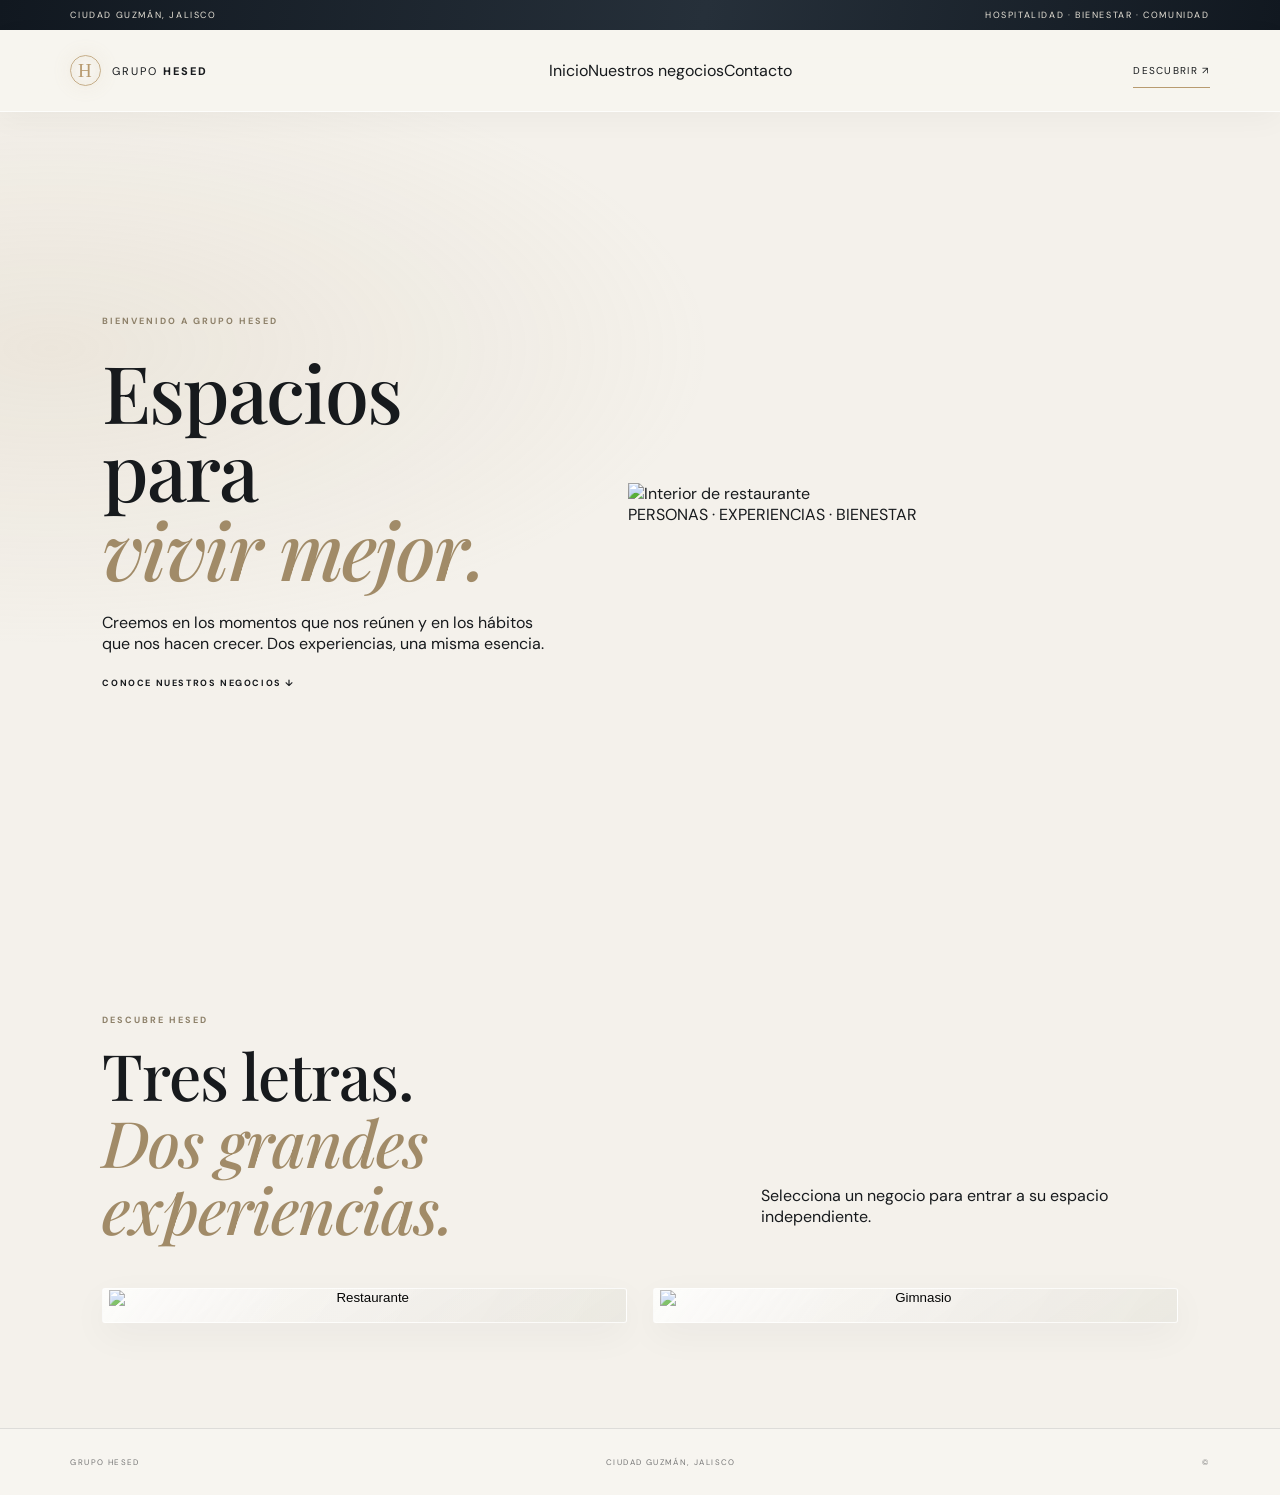
==== index.html @ 05b6f305 "Separate HESED, Shalom and BEFIT into independent views" ====
<!doctype html>
<html lang="es"><head><meta charset="utf-8"><meta name="viewport" content="width=device-width,initial-scale=1"><meta name="theme-color" content="#f4f1eb"><meta name="description" content="Grupo HESED: Shalom y BEFIT en Ciudad Guzmán."><title>Grupo HESED</title><link rel="preconnect" href="https://fonts.googleapis.com"><link rel="preconnect" href="https://fonts.gstatic.com" crossorigin><link href="https://fonts.googleapis.com/css2?family=DM+Sans:wght@400;500;600;700&family=Manrope:wght@400;500;600;700;800&family=Playfair+Display:wght@500;600;700&display=swap" rel="stylesheet"><link rel="stylesheet" href="styles.css?v=20261031-3"></head>
<body class="view-hesed">
<div id="hesed-view" class="experience">
<div class="announcement"><span>CIUDAD GUZMÁN, JALISCO</span><span>HOSPITALIDAD · BIENESTAR · COMUNIDAD</span></div>
<header class="site-header hesed-header"><a class="wordmark" href="#inicio"><span class="mark">H</span><span>GRUPO <b>HESED</b></span></a><nav><a href="#inicio">Inicio</a><a href="#negocios">Nuestros negocios</a><a href="#contacto-h">Contacto</a></nav><a class="header-link" href="#negocios">DESCUBRIR ↗</a></header>
<main>
<section class="hero"><div class="hero-copy"><p class="eyebrow">BIENVENIDO A GRUPO HESED</p><h1>Espacios para<br><em>vivir mejor.</em></h1><p class="lede">Creemos en los momentos que nos reúnen y en los hábitos que nos hacen crecer. Dos experiencias, una misma esencia.</p><a class="text-link" href="#negocios">CONOCE NUESTROS NEGOCIOS ↓</a></div><div class="hero-image"><img src="https://images.unsplash.com/photo-1517248135467-4c7edcad34c4?auto=format&fit=crop&w=1400&q=85" alt="Interior de restaurante"><span>PERSONAS · EXPERIENCIAS · BIENESTAR</span></div></section>
<section class="business-section" id="negocios"><div class="section-heading"><div><p class="eyebrow">DESCUBRE HESED</p><h2>Tres letras.<br><em>Dos grandes experiencias.</em></h2></div><p>Selecciona un negocio para entrar a su espacio independiente.</p></div><div class="business-grid">
<button class="business-card shalom-card" data-enter="shalom"><img src="https://images.unsplash.com/photo-1555396273-367ea4eb4db5?auto=format&fit=crop&w=1200&q=85" alt="Restaurante"><span class="card-content"><small>GASTRONOMÍA · SABOR · FAMILIA</small><strong>shalom<span>.</span></strong><span>Entrar al restaurante ↗</span></span></button>
<button class="business-card befit-card" data-enter="befit"><img src="https://images.unsplash.com/photo-1534438327276-14e5300c3a48?auto=format&fit=crop&w=1200&q=85" alt="Gimnasio"><span class="card-content"><small>FUERZA · DISCIPLINA · EVOLUCIÓN</small><strong>BEFIT</strong><span>Entrar al gimnasio ↗</span></span></button>
</div></section>
<section class="hesed-contact" id="contacto-h"><p class="eyebrow">GRUPO HESED · CIUDAD GUZMÁN</p><h2>Construimos experiencias<br><em>que dejan huella.</em></h2></section>
</main><footer><span>GRUPO HESED</span><span>CIUDAD GUZMÁN, JALISCO</span><span>© <span class="year"></span></span></footer></div>

<div id="shalom-view" class="experience" hidden>
<header class="brand-header shalom-header"><a class="brand-logo" href="#inicio" data-home="hesed">shalom<span>.</span><small>SABOR Y PAZ</small></a><nav><a href="#shalom-inicio">Inicio</a><a href="#menu">Menú</a><a href="#galeria">Galería</a><a href="#reserva">Reservaciones</a></nav><a class="brand-return" href="#inicio" data-home="hesed">← GRUPO HESED</a></header>
<main id="shalom-inicio"><section class="brand-hero shalom-hero"><div><p class="eyebrow">SHALOM · SABOR Y PAZ</p><h1>Los mejores momentos<br>se sirven en <em>la mesa.</em></h1><p>Sabores que reúnen, momentos que se quedan. Un lugar para disfrutar en familia.</p><a class="solid-button" href="#menu">CONOCE NUESTRO MENÚ ↓</a></div><img src="https://images.unsplash.com/photo-1498837167922-ddd27525d352?auto=format&fit=crop&w=1400&q=85" alt="Mesa con alimentos"></section>
<div class="brand-ribbon">SHALOM · UN ESPACIO PARA DISFRUTAR SIN PRISA · CIUDAD GUZMÁN</div>
<section class="content-section" id="menu"><div class="section-heading"><div><p class="eyebrow">HECHO PARA DISFRUTARSE</p><h2>Un menú para <em>cada antojo.</em></h2></div><p>Descubre nuestros sabores y consulta disponibilidad directamente con nuestro equipo.</p></div><div class="food-grid"><article><img src="https://images.unsplash.com/photo-1525351484163-7529414344d8?auto=format&fit=crop&w=900&q=85" alt="Chilaquiles"><h3>Chilaquiles</h3><p>Una opción llena de sabor para comenzar el día.</p></article><article><img src="https://images.unsplash.com/photo-1484723091739-30a097e8f929?auto=format&fit=crop&w=900&q=85" alt="Pan francés"><h3>Pan francés</h3><p>Un clásico dulce para disfrutar y compartir.</p></article><article><img src="https://images.unsplash.com/photo-1490645935967-10de6ba17061?auto=format&fit=crop&w=900&q=85" alt="Platillo fresco"><h3>Especialidades</h3><p>Conoce las opciones disponibles en nuestro menú.</p></article></div><small class="fine-print">Fotografías ilustrativas. Platillos y precios sujetos al menú vigente.</small></section>
<section class="content-section gallery" id="galeria"><div class="section-heading"><div><p class="eyebrow">UN VISTAZO A SHALOM</p><h2>Momentos que <em>se comparten.</em></h2></div><p>Un ambiente pensado para reunirse, conversar y disfrutar.</p></div><div class="gallery-grid"><img src="https://images.unsplash.com/photo-1414235077428-338989a2e8c0?auto=format&fit=crop&w=1100&q=85" alt="Comida servida"><img src="https://images.unsplash.com/photo-1559339352-11d035aa65de?auto=format&fit=crop&w=900&q=85" alt="Restaurante"><img src="https://images.unsplash.com/photo-1490645935967-10de6ba17061?auto=format&fit=crop&w=900&q=85" alt="Comida"></div></section>
<section class="brand-cta shalom-cta" id="reserva"><div><p class="eyebrow">SHALOM · TU MESA TE ESPERA</p><h2>Hagamos espacio<br>para un buen momento.</h2><p>Cuéntanos cuándo te gustaría visitarnos. Te atenderemos directamente por WhatsApp.</p></div><a class="light-button" data-wa="shalom" href="#">RESERVAR POR WHATSAPP ↗</a></section></main>
<footer><span class="brand-logo">shalom<span>.</span></span><a href="#inicio" data-home="hesed">← VOLVER A GRUPO HESED</a><span>© <span class="year"></span></span></footer></div>

<div id="befit-view" class="experience" hidden>
<header class="brand-header befit-header"><a class="brand-logo" href="#inicio" data-home="hesed">BEFIT<small>TRAINING CLUB</small></a><nav><a href="#befit-inicio">Inicio</a><a href="#sedes">Sedes</a><a href="#planes">Planes</a><a href="#horarios">Horarios</a></nav><a class="brand-return" href="#inicio" data-home="hesed">← GRUPO HESED</a></header>
<main id="befit-inicio"><section class="brand-hero befit-hero"><div><p class="eyebrow">BEFIT · TRAINING CLUB</p><h1>Entrena con propósito.<br><em>Crece sin límites.</em></h1><p>Un espacio para construir hábitos, desarrollar fuerza y avanzar a tu manera.</p><a class="solid-button" href="#sedes">ENCUENTRA TU SEDE ↓</a></div><img src="https://images.unsplash.com/photo-1534438327276-14e5300c3a48?auto=format&fit=crop&w=1400&q=85" alt="Instalaciones de gimnasio"></section>
<div class="befit-stats"><div><strong>02</strong><span>SEDES</span></div><div><strong>01</strong><span>MISMA ACTITUD</span></div><div><strong>∞</strong><span>FORMAS DE SUPERARTE</span></div></div>
<section class="content-section" id="sedes"><div class="section-heading"><div><p class="eyebrow">ENCUENTRA TU ESPACIO</p><h2>Dos sedes.<br><em>Tu mismo objetivo.</em></h2></div><p>Elige la ubicación que mejor se adapte a tu rutina.</p></div><div class="location-grid"><article><img src="https://images.unsplash.com/photo-1571902943202-507ec2618e8f?auto=format&fit=crop&w=1000&q=85" alt="Área de entrenamiento"><div><small>SEDE 01</small><h3>BEFIT</h3><p>Ubicación y dirección por confirmar.</p><a data-wa="befit" href="#">CONSULTAR UBICACIÓN ↗</a></div></article><article><img src="https://images.unsplash.com/photo-1581009146145-b5ef050c2e1e?auto=format&fit=crop&w=1000&q=85" alt="Equipo de gimnasio"><div><small>SEDE 02</small><h3>BEFIT FORUM</h3><p>Ubicación y dirección por confirmar.</p><a data-wa="befit" href="#">CONSULTAR UBICACIÓN ↗</a></div></article></div></section>
<section class="content-section plans" id="planes"><p class="eyebrow">INVIERTE EN TI</p><h2>Tu siguiente nivel<br><em>comienza hoy.</em></h2><p>Solicita información sobre mensualidades, inscripciones, promociones y beneficios vigentes.</p><a class="solid-button" data-wa="befit" href="#">CONSULTAR PRECIOS POR WHATSAPP ↗</a></section>
<section class="content-section schedule" id="horarios"><p class="eyebrow">ORGANIZA TU RUTINA</p><h2>Haz tiempo <em>para ti.</em></h2><p>Consulta los horarios de cada sede, clases y disponibilidad de instructores.</p><a data-wa="befit" href="#">CONSULTAR HORARIOS POR WHATSAPP ↗</a></section>
<section class="brand-cta befit-cta"><div><p class="eyebrow">ESTAMOS PARA AYUDARTE</p><h2>¿Listo para empezar?</h2><p>Escríbenos. Resolvemos tus dudas sobre sedes, membresías y entrenamiento.</p></div><a class="light-button" data-wa="befit" href="#">HABLAR CON BEFIT ↗</a></section></main>
<footer><span class="brand-logo">BEFIT</span><a href="#inicio" data-home="hesed">← VOLVER A GRUPO HESED</a><span>© <span class="year"></span></span></footer></div>
<div id="transition-screen" aria-hidden="true"><span class="transition-label"></span><strong></strong></div><script src="script.js?v=20261031-3"></script></body></html>
---- styles.css ----
:root{--paper:#f7f6f2;--ink:#20231f;--muted:#777970;--line:#deded6;--gold:#b59b70;--navy:#101d2d;--blue:#9fc5ef}*{box-sizing:border-box}html{scroll-behavior:smooth}body{margin:0;background:var(--paper);color:var(--ink);font-family:'DM Sans',sans-serif}a{color:inherit;text-decoration:none}img{display:block;width:100%;height:100%;object-fit:cover}.announcement{height:30px;padding:0 5.5%;display:flex;justify-content:space-between;align-items:center;background:#20251f;color:#e9e8e1;font-size:9px;letter-spacing:1.6px}.site-header,.sub-header{height:82px;padding:0 5.5%;display:flex;align-items:center;justify-content:space-between;border-bottom:1px solid var(--line)}.wordmark{display:flex;align-items:center;gap:11px;font-size:11px;letter-spacing:2px}.wordmark b{font-weight:800}.mark{width:31px;height:31px;border:1px solid var(--gold);border-radius:50%;display:grid;place-items:center;font-family:Georgia;font-size:19px;color:var(--gold)}.main-nav{display:flex;gap:37px;font-size:12px;color:#55584f}.main-nav a:hover,.text-link:hover{color:#a2875b}.header-link,.sub-header-cta{font-size:10px;letter-spacing:1.3px;border-bottom:1px solid var(--gold);padding:10px 0}.header-link span{margin-left:14px}.menu-toggle{display:none;background:none;border:0;font-size:22px}.hero{min-height:620px;padding:65px 8% 70px;display:grid;grid-template-columns:.9fr 1.1fr;gap:7%;align-items:center;position:relative}.hero-copy{padding:20px 0 30px}.eyebrow{font-size:9px;letter-spacing:2px;font-weight:700;color:#8d8069}.eyebrow i{display:inline-block;width:22px;height:1px;background:var(--gold);vertical-align:middle;margin-right:8px}.hero h1,.sub-hero h1{font-family:'Playfair Display',serif;font-size:clamp(54px,6.2vw,88px);line-height:.99;font-weight:500;letter-spacing:-2px;margin:25px 0}.hero h1 em,.section-heading h2 em,.quote-band em,.sub-hero h1 em,.reservation-section h2 em,.befit-contact h2 em{font-weight:500;color:#a18b68}.hero-lede{max-width:390px;color:#6e7068;font-size:14px;line-height:1.9;margin:27px 0 38px}.text-link{font-size:9px;letter-spacing:1.6px;font-weight:700}.text-link span{margin-left:20px}.hero-visual{height:460px;position:relative}.hero-visual>img{filter:saturate(.78)}.hero-stamp{position:absolute;width:130px;height:130px;border-radius:50%;background:#f5f2e9;right:-38px;top:35px;display:flex;flex-direction:column;justify-content:center;align-items:center;color:#31352f;box-shadow:0 10px 40px #0002}.hero-stamp span{font-family:'Playfair Display';font-size:27px}.hero-stamp small{text-align:center;font-size:7px;letter-spacing:1.5px;line-height:1.8;margin-top:5px}.image-caption{position:absolute;bottom:0;left:0;background:#20251f;color:#f5f2e9;font-size:8px;letter-spacing:1.8px;padding:15px 22px}.hero-index{position:absolute;bottom:24px;left:5.5%;font-size:9px;letter-spacing:2px;color:#777}.hero-index span{color:var(--gold);padding:0 8px}.intro-strip{background:#eae8df;padding:27px 8%;display:flex;align-items:center;justify-content:space-between;gap:25px}.intro-strip span{font-size:8px;letter-spacing:1.6px;color:#77796f}.intro-strip p{font-family:'Playfair Display';font-size:20px;margin:0;text-align:center}.business-section,.menu-section,.gallery-section,.locations-section,.plans-section,.coaches-section{padding:105px 8%}.section-heading{display:flex;justify-content:space-between;align-items:end;margin-bottom:45px;gap:35px}.section-heading h2,.contact-section h2,.reservation-section h2,.befit-contact h2,.schedule-section h2{font-family:'Playfair Display';font-size:clamp(42px,5vw,64px);font-weight:500;line-height:1.05;margin:15px 0 0;letter-spacing:-1px}.section-note{max-width:300px;color:#777970;font-size:12px;line-height:1.9;margin:0 0 5px}.business-grid{display:grid;grid-template-columns:1fr 1fr;gap:26px}.business-card{display:block;background:#eeece5;transition:transform .4s,box-shadow .4s}.business-card:hover{transform:translateY(-7px);box-shadow:0 18px 45px #00000012}.business-photo{height:330px;position:relative;overflow:hidden}.business-photo img{transition:transform .7s}.business-card:hover img{transform:scale(1.04)}.card-number{position:absolute;top:20px;left:22px;background:#f7f6f2;padding:10px 13px;font-size:8px;letter-spacing:1.5px}.round-arrow{position:absolute;right:18px;bottom:18px;width:43px;height:43px;border-radius:50%;display:grid;place-items:center;background:#f7f6f2;font-size:19px}.business-info{padding:26px 28px 30px;display:flex;justify-content:space-between;gap:20px;align-items:end}.card-kicker{font-size:8px;letter-spacing:1.5px;color:#858477}.business-info h3{font-family:'Playfair Display';font-size:47px;font-weight:500;margin:8px 0}.shalom-card h3 span{color:#aa8e69}.befit-card h3{font-family:Manrope;font-weight:800;letter-spacing:-3px}.befit-card h3 span{color:#6387a9}.business-info p:not(.card-kicker){font-size:11px;color:#777970;line-height:1.8;max-width:300px;margin-bottom:0}.discover{white-space:nowrap;font-size:8px;letter-spacing:1.2px;font-weight:700;padding-bottom:5px;border-bottom:1px solid var(--gold)}.quote-band{padding:65px 8%;background:#252a24;color:#f4f1e9;display:flex;justify-content:space-between;align-items:center}.quote-band>span{font-size:8px;letter-spacing:1.7px;color:#b5ad9c}.quote-band p{font-family:'Playfair Display';font-size:clamp(27px,4vw,44px);line-height:1.25;text-align:center;margin:0}.contact-section{padding:85px 8%;display:flex;justify-content:space-between;align-items:center;gap:30px}.contact-section h2{font-size:55px}.contact-section>div>p:last-child{color:#777;font-size:12px}.contact-actions{display:grid;gap:14px;width:min(390px,100%)}.contact-actions a{font-size:11px;padding:17px 0;border-bottom:1px solid var(--line)}footer{padding:28px 5.5%;border-top:1px solid var(--line);display:flex;justify-content:space-between;align-items:center;font-size:8px;letter-spacing:1.4px;color:#777}.footer-mark{color:var(--ink)}.sub-header{height:78px}.back-link{font-size:9px;letter-spacing:1.5px;color:#777}.shalom-logo{font-family:'Playfair Display';font-size:34px;letter-spacing:-2px}.shalom-logo span{color:#b0926b}.shalom-logo small,.befit-logo small{display:block;font-family:'DM Sans';font-size:7px;letter-spacing:3px;text-align:center;margin-top:-3px}.sub-hero{min-height:590px;padding:75px 8%;display:grid;grid-template-columns:.9fr 1.1fr;gap:8%;align-items:center}.sub-hero h1{font-size:clamp(52px,6vw,78px)}.sub-hero-copy>p:not(.eyebrow){font-size:13px;line-height:1.9;color:#777;max-width:370px;margin:28px 0}.sub-hero-image{height:440px;position:relative}.sub-hero-image>span{position:absolute;bottom:0;left:0;padding:14px 18px;background:#20231f;color:white;font-size:8px;letter-spacing:1.5px}.dark-button,.blue-button,.light-button{display:inline-flex;gap:28px;align-items:center;padding:17px 22px;background:#252923;color:white;font-size:9px;letter-spacing:1.3px}.hours-bar{padding:24px 8%;background:#e9e5dc;display:flex;justify-content:space-between;align-items:center}.hours-bar span{font-size:8px;letter-spacing:1.5px;color:#777}.hours-bar strong{font-family:'Playfair Display';font-size:19px;font-weight:500}.menu-grid{display:grid;grid-template-columns:repeat(3,1fr);gap:22px}.menu-item{background:#eeece5}.menu-item img{height:220px}.menu-item>div{padding:20px}.menu-item span,.location-card>div:last-child>a{font-size:8px;letter-spacing:1.3px;color:#958367}.menu-item h3,.location-card h3{font-family:'Playfair Display';font-size:26px;font-weight:500;margin:10px 0}.menu-item p,.location-card p{font-size:11px;line-height:1.8;color:#777}.fine-print{font-size:9px;color:#888;margin-top:22px}.gallery-grid{display:grid;grid-template-columns:1.3fr 1fr 1fr;gap:14px;height:310px}.gallery-grid img:nth-child(2){margin-top:35px;height:275px}.gallery-grid img:nth-child(3){margin-top:70px;height:240px}.reservation-section{padding:85px 8%;background:#282b25;color:#f8f5ee;display:flex;justify-content:space-between;align-items:center;gap:35px}.reservation-section h2{font-size:55px}.reservation-section>div>p:last-child{max-width:450px;color:#c5c4bc;font-size:12px;line-height:1.9}.light-button{background:#f4f0e7;color:#262922;white-space:nowrap}.befit-page{background:#f2f4f6;color:#172537}.befit-header{background:#101d2d;border:0;color:white}.befit-logo{font-family:Manrope;font-size:29px;font-weight:800;letter-spacing:-2px}.befit-logo span{color:#91b9e5}.befit-logo small{font-size:6px;letter-spacing:3px}.befit-header .back-link{color:#bdc7d3}.befit-header .sub-header-cta{border-color:#91b9e5}.befit-hero{background:#101d2d;color:#f3f6fa}.befit-hero .eyebrow{color:#91b9e5}.befit-hero h1 em,.befit-contact h2 em,.befit-page .section-heading h2 em,.schedule-section h2 em{color:#91b9e5}.befit-hero .sub-hero-copy>p:not(.eyebrow){color:#c0cad6}.blue-button{background:#a9c9eb;color:#102034;font-weight:700}.befit-stats{display:grid;grid-template-columns:repeat(3,1fr);background:#1c3047;color:#fff;padding:27px 10%;text-align:center}.befit-stats div{display:grid;gap:5px;border-right:1px solid #ffffff24}.befit-stats div:last-child{border:0}.befit-stats strong{font-family:Manrope;font-size:30px}.befit-stats span{font-size:8px;letter-spacing:1.8px;color:#b6c6d8}.location-grid{display:grid;grid-template-columns:1fr 1fr;gap:25px}.location-card{background:white}.location-image{height:260px;position:relative}.location-image span{position:absolute;left:17px;top:17px;padding:9px 12px;background:#14253a;color:white;font-size:8px;letter-spacing:1.5px}.location-card>div:last-child{padding:24px}.location-card h3{font-family:Manrope;font-weight:800;letter-spacing:-1px}.location-card>div:last-child>a{display:inline-block;margin-top:15px;color:#426d9b;border-bottom:1px solid #9bb8d5;padding-bottom:5px}.plans-panel{background:#152a41;color:white;padding:45px;display:flex;justify-content:space-between;align-items:center;gap:30px}.plans-panel>div:first-child>span{font-size:8px;letter-spacing:2px;color:#9bbde1}.plans-panel h3{font-family:Manrope;font-size:38px;line-height:1.1;margin:17px 0}.plans-panel p{font-size:11px;line-height:1.8;color:#c3cfdb;max-width:370px}.plan-action{display:grid;gap:25px;min-width:250px}.plan-action strong{font-size:13px}.plan-action a,.coach-placeholder>a,.schedule-section>div:last-child>a{font-size:9px;letter-spacing:1px;color:#a9c9eb;border-bottom:1px solid #7197bd;padding-bottom:10px}.coach-placeholder{padding:30px;background:white;display:flex;align-items:center;gap:25px}.coach-symbol{width:65px;height:65px;display:grid;place-items:center;background:#e7eef6;color:#527ca8;font-family:Manrope;font-size:35px;font-weight:800}.coach-placeholder h3{font-family:Manrope;margin:0 0 8px}.coach-placeholder p{font-size:11px;color:#788493;line-height:1.7;margin:0}.coach-placeholder>a{margin-left:auto;color:#426d9b;white-space:nowrap}.schedule-section{padding:70px 8%;background:#dfe7ef;display:flex;justify-content:space-between;align-items:center;gap:30px}.schedule-section h2{font-size:48px}.schedule-section>div:last-child{max-width:390px}.schedule-section>div:last-child>p{font-size:12px;line-height:1.9;color:#5d6c7c}.schedule-section>div:last-child>a{display:inline-block;color:#315a82;margin-top:12px}.befit-contact{padding:90px 8%;text-align:center;background:#101d2d;color:white}.befit-contact h2{font-size:58px}.befit-contact>p:not(.eyebrow){font-size:12px;color:#bac6d3;line-height:1.8;margin:20px auto 28px;max-width:410px}.befit-footer{background:#0c1724;border-color:#ffffff20;color:#aeb9c5}.befit-footer .befit-logo{color:white}.sub-header-cta:hover,.header-link:hover,.contact-actions a:hover{opacity:.65}section{scroll-margin-top:25px}@media(max-width:800px){.main-nav,.header-link{display:none}.menu-toggle{display:block}.main-nav.open{display:flex;position:absolute;top:112px;left:0;right:0;background:var(--paper);padding:25px 7%;z-index:10;flex-direction:column;gap:20px}.hero,.sub-hero{grid-template-columns:1fr;padding:55px 7%;gap:35px}.hero{min-height:0}.hero-visual,.sub-hero-image{height:350px}.hero-stamp{right:-12px;width:105px;height:105px}.intro-strip{padding:22px 7%;flex-wrap:wrap;justify-content:center}.intro-strip p{width:100%;order:-1}.business-section,.menu-section,.gallery-section,.locations-section,.plans-section,.coaches-section{padding:70px 7%}.section-heading{align-items:start;flex-direction:column;gap:15px}.business-grid,.location-grid{grid-template-columns:1fr}.business-photo{height:280px}.quote-band{padding:45px 7%;gap:15px;flex-direction:column}.contact-section,.reservation-section,.schedule-section{padding:65px 7%;flex-direction:column;align-items:flex-start}.menu-grid{grid-template-columns:1fr 1fr}.hours-bar{padding:20px 7%;gap:10px;flex-wrap:wrap}.hours-bar strong{order:3;width:100%}.gallery-grid{height:auto;grid-template-columns:1fr 1fr}.gallery-grid img{height:220px!important;margin:0!important}.gallery-grid img:first-child{grid-column:span 2;height:260px!important}.plans-panel{padding:30px;flex-direction:column;align-items:flex-start}.coach-placeholder{align-items:flex-start;flex-wrap:wrap}.coach-placeholder>a{margin-left:90px}.befit-stats{padding:25px 5%}.site-header{height:72px}.announcement{font-size:7px}.sub-header{padding:0 6%}.sub-header-cta{font-size:8px}footer{gap:15px;flex-wrap:wrap}.contact-actions{width:100%}}@media(max-width:480px){.hero h1,.sub-hero h1{font-size:53px}.hero-visual,.sub-hero-image{height:290px}.business-info{padding:22px;display:block}.discover{display:inline-block;margin-top:22px}.menu-grid{grid-template-columns:1fr}.menu-item img{height:230px}.befit-stats strong{font-size:23px}.befit-stats span{font-size:6px;letter-spacing:1px}.shalom-logo{font-size:27px}.befit-logo{font-size:23px}.back-link{font-size:7px}.sub-header-cta{font-size:7px}.reservation-section h2,.befit-contact h2{font-size:43px}.gallery-grid{grid-template-columns:1fr 1fr}.gallery-grid img{height:160px!important}.gallery-grid img:first-child{height:210px!important}.quote-band>span{font-size:7px}}
/* Apariciones suaves al entrar en pantalla */
.reveal{opacity:0;transform:translateY(18px);transition:opacity .65s ease,transform .65s ease}.reveal.is-visible{opacity:1;transform:translateY(0)}@media(prefers-reduced-motion:reduce){html{scroll-behavior:auto}.reveal{opacity:1;transform:none;transition:none}}


/* HESED — refinamiento visual: cristal líquido, tonos minerales y acentos champagne */
:root{
  --paper:#f4f1eb;--ink:#171a1d;--muted:#777b80;--line:rgba(37,43,49,.12);
  --gold:#b89b70;--navy:#111b29;--blue:#a9c4df;
  --glass:rgba(255,255,255,.48);--glass-line:rgba(255,255,255,.68);
}
body{background:radial-gradient(ellipse at 82% 8%,rgba(196,174,139,.13),transparent 34%),var(--paper)}
.announcement{background:linear-gradient(100deg,#111820,#26303a 55%,#111820);color:#e9e4d9}
.site-header,.sub-header{backdrop-filter:blur(22px) saturate(150%);-webkit-backdrop-filter:blur(22px) saturate(150%);background:rgba(247,245,240,.78);border-bottom:1px solid rgba(255,255,255,.72);position:relative;z-index:5}
.mark{border-color:rgba(184,155,112,.8);box-shadow:inset 0 0 12px rgba(184,155,112,.12),0 0 20px rgba(184,155,112,.12)}
.hero{isolation:isolate;background:radial-gradient(ellipse at 4% 30%,rgba(202,185,157,.19),transparent 38%)}
.hero-visual,.sub-hero-image{border-radius:4px 4px 3px 3px;overflow:visible}
.hero-visual>img,.sub-hero-image>img{border-radius:4px;box-shadow:0 28px 70px rgba(27,31,35,.16)}
.hero-visual:after,.sub-hero-image:after{content:"";position:absolute;inset:12px -12px -12px 12px;border:1px solid rgba(184,155,112,.35);pointer-events:none;z-index:-1}
.hero-stamp{background:linear-gradient(145deg,rgba(255,255,255,.82),rgba(239,233,222,.58));backdrop-filter:blur(22px) saturate(160%);-webkit-backdrop-filter:blur(22px) saturate(160%);border:1px solid rgba(255,255,255,.9);box-shadow:0 15px 45px rgba(20,24,29,.13),inset 0 1px 0 #fff}
.intro-strip{background:linear-gradient(110deg,#e8e4da,#f0ede6 50%,#e4e0d7);border-top:1px solid #fff;border-bottom:1px solid rgba(40,44,46,.06)}
.business-card{position:relative;overflow:hidden;border:1px solid rgba(255,255,255,.78);background:linear-gradient(145deg,rgba(255,255,255,.74),rgba(231,228,220,.8));box-shadow:0 12px 38px rgba(28,32,36,.045);border-radius:3px}
.business-card:before{content:"";position:absolute;inset:0;background:linear-gradient(125deg,rgba(255,255,255,.28),transparent 36%,rgba(255,255,255,.08));pointer-events:none;z-index:1}
.business-card:hover{box-shadow:0 24px 58px rgba(24,30,37,.12);transform:translateY(-9px)}
.business-photo{overflow:hidden}
.business-photo:after{content:"";position:absolute;inset:0;background:linear-gradient(180deg,rgba(9,14,18,.02),rgba(9,14,18,.24))}
.card-number{z-index:2;background:rgba(248,247,243,.76);border:1px solid rgba(255,255,255,.85);backdrop-filter:blur(16px);-webkit-backdrop-filter:blur(16px);border-radius:2px}
.round-arrow{z-index:2;background:rgba(250,249,246,.72);border:1px solid rgba(255,255,255,.85);backdrop-filter:blur(18px);-webkit-backdrop-filter:blur(18px);box-shadow:0 8px 24px #0002;transition:transform .3s,background .3s}
.business-card:hover .round-arrow{transform:rotate(45deg);background:rgba(255,255,255,.94)}
.business-info{position:relative;z-index:2}
.quote-band{background:radial-gradient(ellipse at 50% 0%,#34404a,#202832 54%,#151d25);position:relative;overflow:hidden}
.quote-band:after{content:"";position:absolute;inset:0;background:linear-gradient(115deg,transparent 20%,rgba(255,255,255,.035) 48%,transparent 72%);pointer-events:none}
.contact-section{background:linear-gradient(120deg,rgba(255,255,255,.38),rgba(232,227,217,.3))}
.contact-actions a{transition:padding .25s,color .25s,border-color .25s}
.contact-actions a:hover{padding-left:10px;color:#9a7d53;border-color:#b89b70;opacity:1}
.text-link,.discover,.header-link,.sub-header-cta{transition:letter-spacing .25s,color .25s}
.text-link:hover,.discover:hover{letter-spacing:2px}
.dark-button,.blue-button,.light-button{position:relative;overflow:hidden;border:1px solid rgba(255,255,255,.24);border-radius:2px;box-shadow:0 9px 25px rgba(16,24,33,.12);transition:transform .25s,box-shadow .25s,filter .25s}
.dark-button{background:linear-gradient(115deg,#202a30,#10191f)}
.dark-button:hover,.blue-button:hover,.light-button:hover{transform:translateY(-3px);box-shadow:0 15px 32px rgba(16,24,33,.2);filter:brightness(1.05)}
.hours-bar{background:linear-gradient(105deg,#e8e2d7,#f0ede6 48%,#e4ded3);border-block:1px solid rgba(255,255,255,.8)}
.menu-item,.location-card{border:1px solid rgba(255,255,255,.9);box-shadow:0 12px 34px rgba(24,30,37,.055);transition:transform .35s,box-shadow .35s}
.menu-item:hover,.location-card:hover{transform:translateY(-5px);box-shadow:0 20px 45px rgba(24,30,37,.1)}
.menu-item img,.location-image img{transition:transform .7s}
.menu-item:hover img,.location-card:hover .location-image img{transform:scale(1.035)}
.menu-item>div,.location-card>div:last-child{background:linear-gradient(145deg,rgba(255,255,255,.88),rgba(242,239,232,.86))}
.reservation-section{background:radial-gradient(ellipse at 85% 10%,rgba(184,155,112,.18),transparent 34%),linear-gradient(120deg,#242c31,#141d25)}
.light-button{background:linear-gradient(120deg,rgba(255,255,255,.94),rgba(228,220,205,.94));border:1px solid rgba(255,255,255,.9);color:#20262a}
.befit-page{background:radial-gradient(ellipse at 90% 0%,rgba(135,170,205,.13),transparent 34%),#eef1f4}
.befit-header{background:rgba(14,26,40,.91);backdrop-filter:blur(22px);-webkit-backdrop-filter:blur(22px);border-bottom:1px solid rgba(255,255,255,.1)}
.befit-hero{background:radial-gradient(ellipse at 80% 20%,#263c53,#142537 50%,#0d1926);position:relative;overflow:hidden}
.befit-hero:after{content:"";position:absolute;width:520px;height:520px;border-radius:50%;right:-220px;top:-230px;border:1px solid rgba(177,204,229,.12);box-shadow:0 0 0 45px rgba(177,204,229,.025),0 0 0 90px rgba(177,204,229,.02);pointer-events:none}
.befit-stats{background:linear-gradient(100deg,#14283d,#213a52 50%,#14283d)}
.befit-stats strong{color:#e8eef4}
.location-card{overflow:hidden;border-radius:3px}
.location-image span{background:rgba(16,31,48,.76);border:1px solid rgba(255,255,255,.22);backdrop-filter:blur(16px);-webkit-backdrop-filter:blur(16px)}
.plans-panel{background:radial-gradient(ellipse at 85% 10%,rgba(155,190,222,.16),transparent 36%),linear-gradient(120deg,#1c344c,#101f30);border:1px solid rgba(255,255,255,.12);box-shadow:0 20px 50px rgba(15,32,49,.12)}
.plan-action a,.coach-placeholder>a,.schedule-section>div:last-child>a{transition:letter-spacing .25s,color .25s}
.plan-action a:hover,.coach-placeholder>a:hover,.schedule-section>div:last-child>a:hover{letter-spacing:1.6px;color:#d2e5f7}
.coach-placeholder{border:1px solid rgba(255,255,255,.9);box-shadow:0 12px 35px rgba(15,32,49,.06)}
.coach-symbol{background:linear-gradient(145deg,#e7eff7,#d7e2ed);border:1px solid #fff;box-shadow:inset 0 1px #fff}
.schedule-section{background:linear-gradient(115deg,#dfe7ee,#edf1f4 50%,#dce5ed)}
.befit-contact{background:radial-gradient(ellipse at 50% -10%,#2b4863,#14283d 55%,#0d1b2a)}
.befit-contact .blue-button{background:linear-gradient(120deg,#c5d9eb,#91b5d8);color:#102238;border-color:rgba(255,255,255,.7)}
footer{background:rgba(255,255,255,.26)}
.reveal{filter:blur(2px);transition:opacity .7s ease,transform .7s cubic-bezier(.2,.7,.2,1),filter .7s ease}
.reveal.is-visible{filter:blur(0)}
@media(max-width:800px){
 .hero-visual:after,.sub-hero-image:after{inset:8px -7px -8px 7px}
 .site-header,.sub-header{backdrop-filter:blur(18px);-webkit-backdrop-filter:blur(18px)}
 .business-card:hover,.menu-item:hover,.location-card:hover{transform:none}
}
@media(prefers-reduced-motion:reduce){
 *,*:before,*:after{scroll-behavior:auto!important;transition-duration:.01ms!important;animation-duration:.01ms!important}
}


/* NAVEGACIÓN POR EXPERIENCIAS: cada marca ocupa el escenario completo */
.site-header{position:sticky;top:0;z-index:50;transition:background .45s,color .35s,border-color .35s,box-shadow .35s;box-shadow:0 8px 30px rgba(20,25,30,.035)}
.main-nav a{position:relative;padding:10px 0;transition:color .25s}
.main-nav a:after{content:"";position:absolute;left:0;right:100%;bottom:3px;height:1px;background:var(--gold);transition:right .28s}
.main-nav a:hover:after,.main-nav a[aria-current="page"]:after{right:0}
body.mode-shalom{--paper:#f4eee5;--ink:#28251f;--gold:#b18d61;background:#f4eee5}
body.mode-shalom .announcement{display:none}
body.mode-shalom main>:not(.shalom-intro){display:none!important}
body.mode-shalom .shalom-intro{display:block!important;animation:brand-arrive .65s cubic-bezier(.2,.7,.2,1) both}
body.mode-shalom .site-header{background:rgba(38,37,32,.94);color:#f6f0e7;border-color:#ffffff18;backdrop-filter:blur(22px);-webkit-backdrop-filter:blur(22px)}
body.mode-shalom .site-header .wordmark{color:#f6f0e7}
body.mode-shalom .site-header .mark{border-color:#c6a77c;color:#c6a77c}
body.mode-shalom .main-nav{color:#e8dfd2}
body.mode-shalom .main-nav a:after{background:#c6a77c}
body.mode-shalom .header-link{color:#f6f0e7;border-color:#c6a77c}
body.mode-shalom .shalom-hero{background:radial-gradient(ellipse at 80% 15%,#eee1ce,#f4eee5 58%);min-height:650px}
body.mode-shalom .shalom-hero h1{color:#292720}
body.mode-shalom .shalom-hero h1 em{color:#a17d54}
body.mode-shalom .hours-bar{background:#e8ddce}
body.mode-shalom .reservation-section{background:radial-gradient(ellipse at 85% 10%,rgba(190,155,111,.2),transparent 34%),linear-gradient(120deg,#343029,#211f1b)}
body.mode-shalom footer{display:none}
body.mode-befit{--paper:#edf2f6;--ink:#17283a;background:#edf2f6}
body.mode-befit .announcement{display:none}
body.mode-befit main>:not(.befit-brand){display:none!important}
body.mode-befit .befit-brand{display:block!important;animation:brand-arrive .65s cubic-bezier(.2,.7,.2,1) both}
body.mode-befit .site-header{background:rgba(14,28,43,.96);color:#f3f6fa;border-color:#ffffff18;backdrop-filter:blur(22px);-webkit-backdrop-filter:blur(22px)}
body.mode-befit .site-header .wordmark{color:#f3f6fa}
body.mode-befit .site-header .mark{border-color:#9fc4e8;color:#9fc4e8}
body.mode-befit .main-nav{color:#d4dfeb}
body.mode-befit .main-nav a:after{background:#9fc4e8}
body.mode-befit .header-link{color:#f3f6fa;border-color:#9fc4e8}
body.mode-befit footer{display:none}
body.mode-hesed main>:not(.hero):not(.intro-strip):not(.business-section):not(.quote-band):not(.contact-section){display:none!important}
body.mode-hesed .announcement{display:flex}
body.mode-hesed .site-header{position:sticky}
body.mode-hesed .hero,body.mode-hesed .business-section{animation:brand-arrive .55s ease both}
@keyframes brand-arrive{from{opacity:0;transform:translateY(14px);filter:blur(5px)}to{opacity:1;transform:translateY(0);filter:blur(0)}}
@media(max-width:800px){
 body.mode-shalom .main-nav.open,body.mode-befit .main-nav.open{background:#252720;color:#f7f2e9;border-top:1px solid #ffffff20}
 body.mode-befit .main-nav.open{background:#101d2d;color:#f3f6fa}
 body.mode-shalom .site-header,body.mode-befit .site-header{height:72px}
}
@media(prefers-reduced-motion:reduce){body.mode-shalom .shalom-intro,body.mode-befit .befit-brand,body.mode-hesed .hero,body.mode-hesed .business-section{animation:none}}


/* CAMBIO DE MARCA — dirección de arte claramente diferenciada */
body{transition:background-color .5s,color .5s}
body.mode-shalom{background:#f2eadf!important;color:#29251f!important}
body.mode-shalom .shalom-intro{background:#f2eadf}
body.mode-shalom .shalom-hero{min-height:calc(100svh - 82px);grid-template-columns:.82fr 1.18fr;padding:7vh 7%;background:linear-gradient(115deg,#e9ddcb 0%,#f5efe6 52%,#e8ddce 100%);overflow:hidden}
body.mode-shalom .shalom-hero .eyebrow{color:#96744e}
body.mode-shalom .shalom-hero h1{font-size:clamp(64px,7.2vw,106px);letter-spacing:-3px}
body.mode-shalom .shalom-hero .sub-hero-copy>p:not(.eyebrow){color:#62584c;font-size:15px}
body.mode-shalom .shalom-hero .sub-hero-image{height:min(66vh,650px)}
body.mode-shalom .shalom-hero .sub-hero-image img{filter:saturate(.82) sepia(.08)}
body.mode-shalom .shalom-hero .sub-hero-image:after{border-color:#b18d61;inset:18px -18px -18px 18px}
body.mode-shalom .dark-button{background:#29251f;color:#f5eee4;padding:20px 26px}
body.mode-shalom .hours-bar{padding-top:32px;padding-bottom:32px;background:#d9c9b4}
body.mode-shalom .menu-section,body.mode-shalom .gallery-section{background:#f2eadf}
body.mode-shalom .section-heading h2{color:#29251f}
body.mode-shalom .menu-item,body.mode-shalom .menu-item>div{background:#e8dfd2}
body.mode-shalom .reservation-section{min-height:330px}
body.mode-shalom .site-header{box-shadow:0 10px 30px #1d19130c}
body.mode-befit{background:#eaf0f5!important;color:#17283a!important}
body.mode-befit .befit-brand{background:#eaf0f5}
body.mode-befit .befit-hero{min-height:calc(100svh - 82px);grid-template-columns:.82fr 1.18fr;padding:7vh 7%;background:radial-gradient(circle at 76% 25%,#34516d 0,#172c42 38%,#0b1827 78%);overflow:hidden}
body.mode-befit .befit-hero h1{font-size:clamp(64px,7.2vw,106px);letter-spacing:-3px;color:#f4f7fb}
body.mode-befit .befit-hero h1 em{color:#9fc4e8}
body.mode-befit .befit-hero .eyebrow{color:#9fc4e8}
body.mode-befit .befit-hero .sub-hero-copy>p:not(.eyebrow){color:#c4d1df;font-size:15px}
body.mode-befit .befit-hero .sub-hero-image{height:min(66vh,650px)}
body.mode-befit .befit-hero .sub-hero-image img{filter:saturate(.72) contrast(1.08)}
body.mode-befit .befit-hero .sub-hero-image:after{border-color:#9fc4e8;inset:18px -18px -18px 18px}
body.mode-befit .befit-stats{padding-top:36px;padding-bottom:36px}
body.mode-befit .locations-section,body.mode-befit .plans-section,body.mode-befit .coaches-section{background:#eaf0f5}
body.mode-befit .location-card,body.mode-befit .coach-placeholder{background:#f8fafc}
body.mode-befit .site-header{box-shadow:0 10px 35px #07162530}
body.mode-hesed{background:#f4f1eb!important;color:#171a1d!important}
body.mode-hesed .hero{min-height:calc(100svh - 112px)}
body.mode-hesed .announcement{display:flex}
body.mode-hesed .site-header{background:rgba(247,245,240,.88);color:#171a1d}
body.mode-hesed .main-nav{color:#55584f}
body.mode-hesed .header-link{color:#171a1d}
#brand-transition{position:fixed;inset:0;z-index:200;display:grid;place-items:center;background:#171a1d;color:#f7f3eb;opacity:0;visibility:hidden;pointer-events:none;transition:opacity .38s ease,visibility .38s ease}
#brand-transition.is-active{opacity:1;visibility:visible}
#brand-transition .transition-inner{text-align:center;transform:translateY(18px);transition:transform .5s cubic-bezier(.2,.7,.2,1)}
#brand-transition.is-active .transition-inner{transform:translateY(0)}
#brand-transition .transition-kicker{font-size:9px;letter-spacing:4px;opacity:.65;margin-bottom:18px}
#brand-transition .transition-name{font-family:'Playfair Display',serif;font-size:clamp(58px,12vw,130px);line-height:.9;letter-spacing:-3px}
#brand-transition .transition-sub{font-size:9px;letter-spacing:4px;margin-top:22px;opacity:.72}
#brand-transition[data-brand="shalom"]{background:linear-gradient(135deg,#29251f,#554331);color:#f3e8d7}
#brand-transition[data-brand="befit"]{background:radial-gradient(circle at 50% 40%,#304d69,#0b1827 70%);color:#edf5fc}
@media(max-width:800px){
 body.mode-shalom .shalom-hero,body.mode-befit .befit-hero{min-height:auto;padding:55px 7% 70px}
 body.mode-shalom .shalom-hero h1,body.mode-befit .befit-hero h1{font-size:clamp(54px,13vw,76px)}
 body.mode-shalom .shalom-hero .sub-hero-image,body.mode-befit .befit-hero .sub-hero-image{height:42vh;min-height:280px}
}
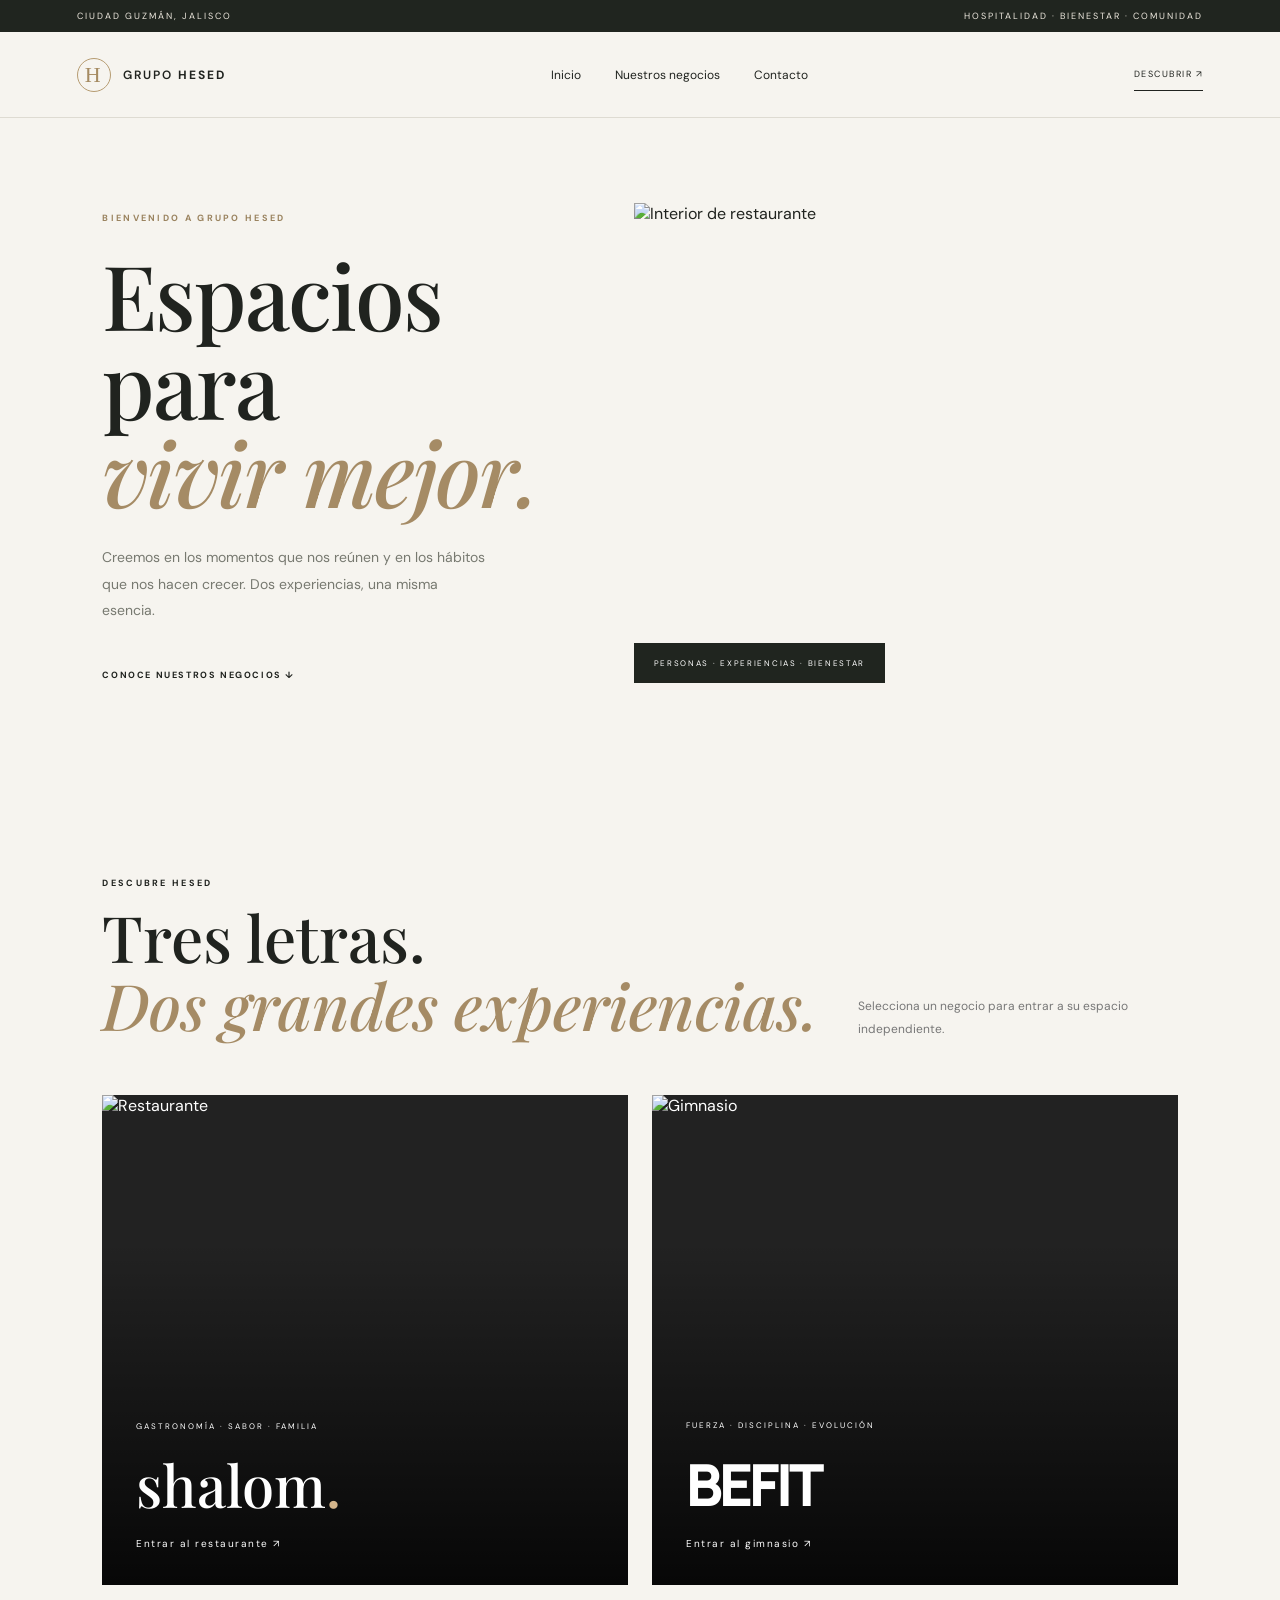
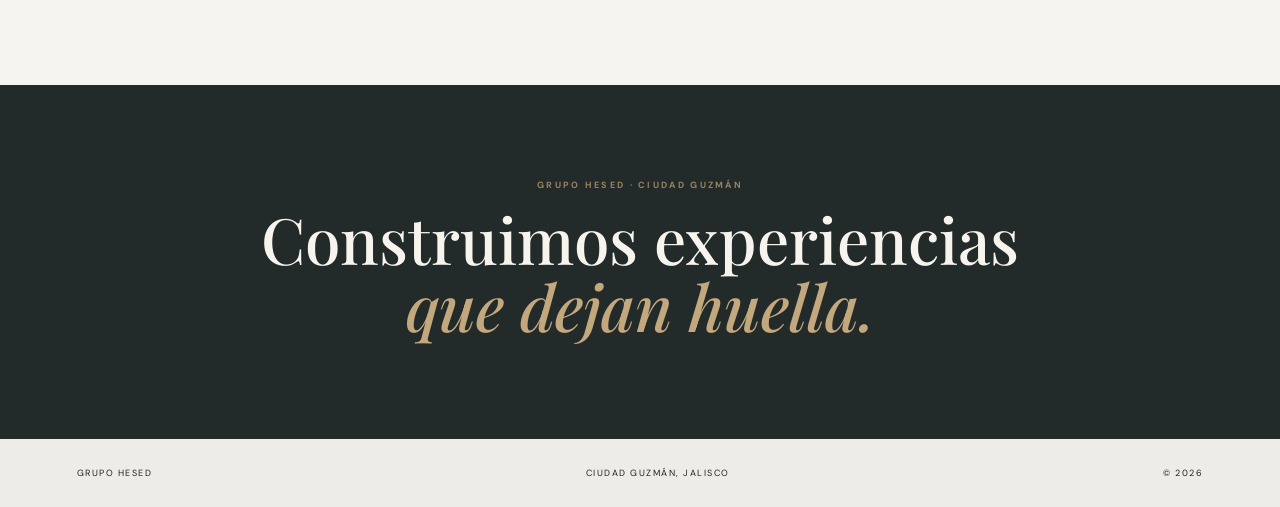
==== commit 3faec9b0: "Refresh navigation script cache version" ====
--- a/index.html
+++ b/index.html
@@ -31,4 +31,4 @@
 <section class="content-section schedule" id="horarios"><p class="eyebrow">ORGANIZA TU RUTINA</p><h2>Haz tiempo <em>para ti.</em></h2><p>Consulta los horarios de cada sede, clases y disponibilidad de instructores.</p><a data-wa="befit" href="#">CONSULTAR HORARIOS POR WHATSAPP ↗</a></section>
 <section class="brand-cta befit-cta"><div><p class="eyebrow">ESTAMOS PARA AYUDARTE</p><h2>¿Listo para empezar?</h2><p>Escríbenos. Resolvemos tus dudas sobre sedes, membresías y entrenamiento.</p></div><a class="light-button" data-wa="befit" href="#">HABLAR CON BEFIT ↗</a></section></main>
 <footer><span class="brand-logo">BEFIT</span><a href="#inicio" data-home="hesed">← VOLVER A GRUPO HESED</a><span>© <span class="year"></span></span></footer></div>
-<div id="transition-screen" aria-hidden="true"><span class="transition-label"></span><strong></strong></div><script src="script.js?v=20261031-3"></script></body></html>+<div id="transition-screen" aria-hidden="true"><span class="transition-label"></span><strong></strong></div><script src="script.js?v=20261031-4"></script></body></html>
--- a/styles.css
+++ b/styles.css
@@ -1,174 +1 @@
-:root{--paper:#f7f6f2;--ink:#20231f;--muted:#777970;--line:#deded6;--gold:#b59b70;--navy:#101d2d;--blue:#9fc5ef}*{box-sizing:border-box}html{scroll-behavior:smooth}body{margin:0;background:var(--paper);color:var(--ink);font-family:'DM Sans',sans-serif}a{color:inherit;text-decoration:none}img{display:block;width:100%;height:100%;object-fit:cover}.announcement{height:30px;padding:0 5.5%;display:flex;justify-content:space-between;align-items:center;background:#20251f;color:#e9e8e1;font-size:9px;letter-spacing:1.6px}.site-header,.sub-header{height:82px;padding:0 5.5%;display:flex;align-items:center;justify-content:space-between;border-bottom:1px solid var(--line)}.wordmark{display:flex;align-items:center;gap:11px;font-size:11px;letter-spacing:2px}.wordmark b{font-weight:800}.mark{width:31px;height:31px;border:1px solid var(--gold);border-radius:50%;display:grid;place-items:center;font-family:Georgia;font-size:19px;color:var(--gold)}.main-nav{display:flex;gap:37px;font-size:12px;color:#55584f}.main-nav a:hover,.text-link:hover{color:#a2875b}.header-link,.sub-header-cta{font-size:10px;letter-spacing:1.3px;border-bottom:1px solid var(--gold);padding:10px 0}.header-link span{margin-left:14px}.menu-toggle{display:none;background:none;border:0;font-size:22px}.hero{min-height:620px;padding:65px 8% 70px;display:grid;grid-template-columns:.9fr 1.1fr;gap:7%;align-items:center;position:relative}.hero-copy{padding:20px 0 30px}.eyebrow{font-size:9px;letter-spacing:2px;font-weight:700;color:#8d8069}.eyebrow i{display:inline-block;width:22px;height:1px;background:var(--gold);vertical-align:middle;margin-right:8px}.hero h1,.sub-hero h1{font-family:'Playfair Display',serif;font-size:clamp(54px,6.2vw,88px);line-height:.99;font-weight:500;letter-spacing:-2px;margin:25px 0}.hero h1 em,.section-heading h2 em,.quote-band em,.sub-hero h1 em,.reservation-section h2 em,.befit-contact h2 em{font-weight:500;color:#a18b68}.hero-lede{max-width:390px;color:#6e7068;font-size:14px;line-height:1.9;margin:27px 0 38px}.text-link{font-size:9px;letter-spacing:1.6px;font-weight:700}.text-link span{margin-left:20px}.hero-visual{height:460px;position:relative}.hero-visual>img{filter:saturate(.78)}.hero-stamp{position:absolute;width:130px;height:130px;border-radius:50%;background:#f5f2e9;right:-38px;top:35px;display:flex;flex-direction:column;justify-content:center;align-items:center;color:#31352f;box-shadow:0 10px 40px #0002}.hero-stamp span{font-family:'Playfair Display';font-size:27px}.hero-stamp small{text-align:center;font-size:7px;letter-spacing:1.5px;line-height:1.8;margin-top:5px}.image-caption{position:absolute;bottom:0;left:0;background:#20251f;color:#f5f2e9;font-size:8px;letter-spacing:1.8px;padding:15px 22px}.hero-index{position:absolute;bottom:24px;left:5.5%;font-size:9px;letter-spacing:2px;color:#777}.hero-index span{color:var(--gold);padding:0 8px}.intro-strip{background:#eae8df;padding:27px 8%;display:flex;align-items:center;justify-content:space-between;gap:25px}.intro-strip span{font-size:8px;letter-spacing:1.6px;color:#77796f}.intro-strip p{font-family:'Playfair Display';font-size:20px;margin:0;text-align:center}.business-section,.menu-section,.gallery-section,.locations-section,.plans-section,.coaches-section{padding:105px 8%}.section-heading{display:flex;justify-content:space-between;align-items:end;margin-bottom:45px;gap:35px}.section-heading h2,.contact-section h2,.reservation-section h2,.befit-contact h2,.schedule-section h2{font-family:'Playfair Display';font-size:clamp(42px,5vw,64px);font-weight:500;line-height:1.05;margin:15px 0 0;letter-spacing:-1px}.section-note{max-width:300px;color:#777970;font-size:12px;line-height:1.9;margin:0 0 5px}.business-grid{display:grid;grid-template-columns:1fr 1fr;gap:26px}.business-card{display:block;background:#eeece5;transition:transform .4s,box-shadow .4s}.business-card:hover{transform:translateY(-7px);box-shadow:0 18px 45px #00000012}.business-photo{height:330px;position:relative;overflow:hidden}.business-photo img{transition:transform .7s}.business-card:hover img{transform:scale(1.04)}.card-number{position:absolute;top:20px;left:22px;background:#f7f6f2;padding:10px 13px;font-size:8px;letter-spacing:1.5px}.round-arrow{position:absolute;right:18px;bottom:18px;width:43px;height:43px;border-radius:50%;display:grid;place-items:center;background:#f7f6f2;font-size:19px}.business-info{padding:26px 28px 30px;display:flex;justify-content:space-between;gap:20px;align-items:end}.card-kicker{font-size:8px;letter-spacing:1.5px;color:#858477}.business-info h3{font-family:'Playfair Display';font-size:47px;font-weight:500;margin:8px 0}.shalom-card h3 span{color:#aa8e69}.befit-card h3{font-family:Manrope;font-weight:800;letter-spacing:-3px}.befit-card h3 span{color:#6387a9}.business-info p:not(.card-kicker){font-size:11px;color:#777970;line-height:1.8;max-width:300px;margin-bottom:0}.discover{white-space:nowrap;font-size:8px;letter-spacing:1.2px;font-weight:700;padding-bottom:5px;border-bottom:1px solid var(--gold)}.quote-band{padding:65px 8%;background:#252a24;color:#f4f1e9;display:flex;justify-content:space-between;align-items:center}.quote-band>span{font-size:8px;letter-spacing:1.7px;color:#b5ad9c}.quote-band p{font-family:'Playfair Display';font-size:clamp(27px,4vw,44px);line-height:1.25;text-align:center;margin:0}.contact-section{padding:85px 8%;display:flex;justify-content:space-between;align-items:center;gap:30px}.contact-section h2{font-size:55px}.contact-section>div>p:last-child{color:#777;font-size:12px}.contact-actions{display:grid;gap:14px;width:min(390px,100%)}.contact-actions a{font-size:11px;padding:17px 0;border-bottom:1px solid var(--line)}footer{padding:28px 5.5%;border-top:1px solid var(--line);display:flex;justify-content:space-between;align-items:center;font-size:8px;letter-spacing:1.4px;color:#777}.footer-mark{color:var(--ink)}.sub-header{height:78px}.back-link{font-size:9px;letter-spacing:1.5px;color:#777}.shalom-logo{font-family:'Playfair Display';font-size:34px;letter-spacing:-2px}.shalom-logo span{color:#b0926b}.shalom-logo small,.befit-logo small{display:block;font-family:'DM Sans';font-size:7px;letter-spacing:3px;text-align:center;margin-top:-3px}.sub-hero{min-height:590px;padding:75px 8%;display:grid;grid-template-columns:.9fr 1.1fr;gap:8%;align-items:center}.sub-hero h1{font-size:clamp(52px,6vw,78px)}.sub-hero-copy>p:not(.eyebrow){font-size:13px;line-height:1.9;color:#777;max-width:370px;margin:28px 0}.sub-hero-image{height:440px;position:relative}.sub-hero-image>span{position:absolute;bottom:0;left:0;padding:14px 18px;background:#20231f;color:white;font-size:8px;letter-spacing:1.5px}.dark-button,.blue-button,.light-button{display:inline-flex;gap:28px;align-items:center;padding:17px 22px;background:#252923;color:white;font-size:9px;letter-spacing:1.3px}.hours-bar{padding:24px 8%;background:#e9e5dc;display:flex;justify-content:space-between;align-items:center}.hours-bar span{font-size:8px;letter-spacing:1.5px;color:#777}.hours-bar strong{font-family:'Playfair Display';font-size:19px;font-weight:500}.menu-grid{display:grid;grid-template-columns:repeat(3,1fr);gap:22px}.menu-item{background:#eeece5}.menu-item img{height:220px}.menu-item>div{padding:20px}.menu-item span,.location-card>div:last-child>a{font-size:8px;letter-spacing:1.3px;color:#958367}.menu-item h3,.location-card h3{font-family:'Playfair Display';font-size:26px;font-weight:500;margin:10px 0}.menu-item p,.location-card p{font-size:11px;line-height:1.8;color:#777}.fine-print{font-size:9px;color:#888;margin-top:22px}.gallery-grid{display:grid;grid-template-columns:1.3fr 1fr 1fr;gap:14px;height:310px}.gallery-grid img:nth-child(2){margin-top:35px;height:275px}.gallery-grid img:nth-child(3){margin-top:70px;height:240px}.reservation-section{padding:85px 8%;background:#282b25;color:#f8f5ee;display:flex;justify-content:space-between;align-items:center;gap:35px}.reservation-section h2{font-size:55px}.reservation-section>div>p:last-child{max-width:450px;color:#c5c4bc;font-size:12px;line-height:1.9}.light-button{background:#f4f0e7;color:#262922;white-space:nowrap}.befit-page{background:#f2f4f6;color:#172537}.befit-header{background:#101d2d;border:0;color:white}.befit-logo{font-family:Manrope;font-size:29px;font-weight:800;letter-spacing:-2px}.befit-logo span{color:#91b9e5}.befit-logo small{font-size:6px;letter-spacing:3px}.befit-header .back-link{color:#bdc7d3}.befit-header .sub-header-cta{border-color:#91b9e5}.befit-hero{background:#101d2d;color:#f3f6fa}.befit-hero .eyebrow{color:#91b9e5}.befit-hero h1 em,.befit-contact h2 em,.befit-page .section-heading h2 em,.schedule-section h2 em{color:#91b9e5}.befit-hero .sub-hero-copy>p:not(.eyebrow){color:#c0cad6}.blue-button{background:#a9c9eb;color:#102034;font-weight:700}.befit-stats{display:grid;grid-template-columns:repeat(3,1fr);background:#1c3047;color:#fff;padding:27px 10%;text-align:center}.befit-stats div{display:grid;gap:5px;border-right:1px solid #ffffff24}.befit-stats div:last-child{border:0}.befit-stats strong{font-family:Manrope;font-size:30px}.befit-stats span{font-size:8px;letter-spacing:1.8px;color:#b6c6d8}.location-grid{display:grid;grid-template-columns:1fr 1fr;gap:25px}.location-card{background:white}.location-image{height:260px;position:relative}.location-image span{position:absolute;left:17px;top:17px;padding:9px 12px;background:#14253a;color:white;font-size:8px;letter-spacing:1.5px}.location-card>div:last-child{padding:24px}.location-card h3{font-family:Manrope;font-weight:800;letter-spacing:-1px}.location-card>div:last-child>a{display:inline-block;margin-top:15px;color:#426d9b;border-bottom:1px solid #9bb8d5;padding-bottom:5px}.plans-panel{background:#152a41;color:white;padding:45px;display:flex;justify-content:space-between;align-items:center;gap:30px}.plans-panel>div:first-child>span{font-size:8px;letter-spacing:2px;color:#9bbde1}.plans-panel h3{font-family:Manrope;font-size:38px;line-height:1.1;margin:17px 0}.plans-panel p{font-size:11px;line-height:1.8;color:#c3cfdb;max-width:370px}.plan-action{display:grid;gap:25px;min-width:250px}.plan-action strong{font-size:13px}.plan-action a,.coach-placeholder>a,.schedule-section>div:last-child>a{font-size:9px;letter-spacing:1px;color:#a9c9eb;border-bottom:1px solid #7197bd;padding-bottom:10px}.coach-placeholder{padding:30px;background:white;display:flex;align-items:center;gap:25px}.coach-symbol{width:65px;height:65px;display:grid;place-items:center;background:#e7eef6;color:#527ca8;font-family:Manrope;font-size:35px;font-weight:800}.coach-placeholder h3{font-family:Manrope;margin:0 0 8px}.coach-placeholder p{font-size:11px;color:#788493;line-height:1.7;margin:0}.coach-placeholder>a{margin-left:auto;color:#426d9b;white-space:nowrap}.schedule-section{padding:70px 8%;background:#dfe7ef;display:flex;justify-content:space-between;align-items:center;gap:30px}.schedule-section h2{font-size:48px}.schedule-section>div:last-child{max-width:390px}.schedule-section>div:last-child>p{font-size:12px;line-height:1.9;color:#5d6c7c}.schedule-section>div:last-child>a{display:inline-block;color:#315a82;margin-top:12px}.befit-contact{padding:90px 8%;text-align:center;background:#101d2d;color:white}.befit-contact h2{font-size:58px}.befit-contact>p:not(.eyebrow){font-size:12px;color:#bac6d3;line-height:1.8;margin:20px auto 28px;max-width:410px}.befit-footer{background:#0c1724;border-color:#ffffff20;color:#aeb9c5}.befit-footer .befit-logo{color:white}.sub-header-cta:hover,.header-link:hover,.contact-actions a:hover{opacity:.65}section{scroll-margin-top:25px}@media(max-width:800px){.main-nav,.header-link{display:none}.menu-toggle{display:block}.main-nav.open{display:flex;position:absolute;top:112px;left:0;right:0;background:var(--paper);padding:25px 7%;z-index:10;flex-direction:column;gap:20px}.hero,.sub-hero{grid-template-columns:1fr;padding:55px 7%;gap:35px}.hero{min-height:0}.hero-visual,.sub-hero-image{height:350px}.hero-stamp{right:-12px;width:105px;height:105px}.intro-strip{padding:22px 7%;flex-wrap:wrap;justify-content:center}.intro-strip p{width:100%;order:-1}.business-section,.menu-section,.gallery-section,.locations-section,.plans-section,.coaches-section{padding:70px 7%}.section-heading{align-items:start;flex-direction:column;gap:15px}.business-grid,.location-grid{grid-template-columns:1fr}.business-photo{height:280px}.quote-band{padding:45px 7%;gap:15px;flex-direction:column}.contact-section,.reservation-section,.schedule-section{padding:65px 7%;flex-direction:column;align-items:flex-start}.menu-grid{grid-template-columns:1fr 1fr}.hours-bar{padding:20px 7%;gap:10px;flex-wrap:wrap}.hours-bar strong{order:3;width:100%}.gallery-grid{height:auto;grid-template-columns:1fr 1fr}.gallery-grid img{height:220px!important;margin:0!important}.gallery-grid img:first-child{grid-column:span 2;height:260px!important}.plans-panel{padding:30px;flex-direction:column;align-items:flex-start}.coach-placeholder{align-items:flex-start;flex-wrap:wrap}.coach-placeholder>a{margin-left:90px}.befit-stats{padding:25px 5%}.site-header{height:72px}.announcement{font-size:7px}.sub-header{padding:0 6%}.sub-header-cta{font-size:8px}footer{gap:15px;flex-wrap:wrap}.contact-actions{width:100%}}@media(max-width:480px){.hero h1,.sub-hero h1{font-size:53px}.hero-visual,.sub-hero-image{height:290px}.business-info{padding:22px;display:block}.discover{display:inline-block;margin-top:22px}.menu-grid{grid-template-columns:1fr}.menu-item img{height:230px}.befit-stats strong{font-size:23px}.befit-stats span{font-size:6px;letter-spacing:1px}.shalom-logo{font-size:27px}.befit-logo{font-size:23px}.back-link{font-size:7px}.sub-header-cta{font-size:7px}.reservation-section h2,.befit-contact h2{font-size:43px}.gallery-grid{grid-template-columns:1fr 1fr}.gallery-grid img{height:160px!important}.gallery-grid img:first-child{height:210px!important}.quote-band>span{font-size:7px}}
-/* Apariciones suaves al entrar en pantalla */
-.reveal{opacity:0;transform:translateY(18px);transition:opacity .65s ease,transform .65s ease}.reveal.is-visible{opacity:1;transform:translateY(0)}@media(prefers-reduced-motion:reduce){html{scroll-behavior:auto}.reveal{opacity:1;transform:none;transition:none}}
-
-
-/* HESED — refinamiento visual: cristal líquido, tonos minerales y acentos champagne */
-:root{
-  --paper:#f4f1eb;--ink:#171a1d;--muted:#777b80;--line:rgba(37,43,49,.12);
-  --gold:#b89b70;--navy:#111b29;--blue:#a9c4df;
-  --glass:rgba(255,255,255,.48);--glass-line:rgba(255,255,255,.68);
-}
-body{background:radial-gradient(ellipse at 82% 8%,rgba(196,174,139,.13),transparent 34%),var(--paper)}
-.announcement{background:linear-gradient(100deg,#111820,#26303a 55%,#111820);color:#e9e4d9}
-.site-header,.sub-header{backdrop-filter:blur(22px) saturate(150%);-webkit-backdrop-filter:blur(22px) saturate(150%);background:rgba(247,245,240,.78);border-bottom:1px solid rgba(255,255,255,.72);position:relative;z-index:5}
-.mark{border-color:rgba(184,155,112,.8);box-shadow:inset 0 0 12px rgba(184,155,112,.12),0 0 20px rgba(184,155,112,.12)}
-.hero{isolation:isolate;background:radial-gradient(ellipse at 4% 30%,rgba(202,185,157,.19),transparent 38%)}
-.hero-visual,.sub-hero-image{border-radius:4px 4px 3px 3px;overflow:visible}
-.hero-visual>img,.sub-hero-image>img{border-radius:4px;box-shadow:0 28px 70px rgba(27,31,35,.16)}
-.hero-visual:after,.sub-hero-image:after{content:"";position:absolute;inset:12px -12px -12px 12px;border:1px solid rgba(184,155,112,.35);pointer-events:none;z-index:-1}
-.hero-stamp{background:linear-gradient(145deg,rgba(255,255,255,.82),rgba(239,233,222,.58));backdrop-filter:blur(22px) saturate(160%);-webkit-backdrop-filter:blur(22px) saturate(160%);border:1px solid rgba(255,255,255,.9);box-shadow:0 15px 45px rgba(20,24,29,.13),inset 0 1px 0 #fff}
-.intro-strip{background:linear-gradient(110deg,#e8e4da,#f0ede6 50%,#e4e0d7);border-top:1px solid #fff;border-bottom:1px solid rgba(40,44,46,.06)}
-.business-card{position:relative;overflow:hidden;border:1px solid rgba(255,255,255,.78);background:linear-gradient(145deg,rgba(255,255,255,.74),rgba(231,228,220,.8));box-shadow:0 12px 38px rgba(28,32,36,.045);border-radius:3px}
-.business-card:before{content:"";position:absolute;inset:0;background:linear-gradient(125deg,rgba(255,255,255,.28),transparent 36%,rgba(255,255,255,.08));pointer-events:none;z-index:1}
-.business-card:hover{box-shadow:0 24px 58px rgba(24,30,37,.12);transform:translateY(-9px)}
-.business-photo{overflow:hidden}
-.business-photo:after{content:"";position:absolute;inset:0;background:linear-gradient(180deg,rgba(9,14,18,.02),rgba(9,14,18,.24))}
-.card-number{z-index:2;background:rgba(248,247,243,.76);border:1px solid rgba(255,255,255,.85);backdrop-filter:blur(16px);-webkit-backdrop-filter:blur(16px);border-radius:2px}
-.round-arrow{z-index:2;background:rgba(250,249,246,.72);border:1px solid rgba(255,255,255,.85);backdrop-filter:blur(18px);-webkit-backdrop-filter:blur(18px);box-shadow:0 8px 24px #0002;transition:transform .3s,background .3s}
-.business-card:hover .round-arrow{transform:rotate(45deg);background:rgba(255,255,255,.94)}
-.business-info{position:relative;z-index:2}
-.quote-band{background:radial-gradient(ellipse at 50% 0%,#34404a,#202832 54%,#151d25);position:relative;overflow:hidden}
-.quote-band:after{content:"";position:absolute;inset:0;background:linear-gradient(115deg,transparent 20%,rgba(255,255,255,.035) 48%,transparent 72%);pointer-events:none}
-.contact-section{background:linear-gradient(120deg,rgba(255,255,255,.38),rgba(232,227,217,.3))}
-.contact-actions a{transition:padding .25s,color .25s,border-color .25s}
-.contact-actions a:hover{padding-left:10px;color:#9a7d53;border-color:#b89b70;opacity:1}
-.text-link,.discover,.header-link,.sub-header-cta{transition:letter-spacing .25s,color .25s}
-.text-link:hover,.discover:hover{letter-spacing:2px}
-.dark-button,.blue-button,.light-button{position:relative;overflow:hidden;border:1px solid rgba(255,255,255,.24);border-radius:2px;box-shadow:0 9px 25px rgba(16,24,33,.12);transition:transform .25s,box-shadow .25s,filter .25s}
-.dark-button{background:linear-gradient(115deg,#202a30,#10191f)}
-.dark-button:hover,.blue-button:hover,.light-button:hover{transform:translateY(-3px);box-shadow:0 15px 32px rgba(16,24,33,.2);filter:brightness(1.05)}
-.hours-bar{background:linear-gradient(105deg,#e8e2d7,#f0ede6 48%,#e4ded3);border-block:1px solid rgba(255,255,255,.8)}
-.menu-item,.location-card{border:1px solid rgba(255,255,255,.9);box-shadow:0 12px 34px rgba(24,30,37,.055);transition:transform .35s,box-shadow .35s}
-.menu-item:hover,.location-card:hover{transform:translateY(-5px);box-shadow:0 20px 45px rgba(24,30,37,.1)}
-.menu-item img,.location-image img{transition:transform .7s}
-.menu-item:hover img,.location-card:hover .location-image img{transform:scale(1.035)}
-.menu-item>div,.location-card>div:last-child{background:linear-gradient(145deg,rgba(255,255,255,.88),rgba(242,239,232,.86))}
-.reservation-section{background:radial-gradient(ellipse at 85% 10%,rgba(184,155,112,.18),transparent 34%),linear-gradient(120deg,#242c31,#141d25)}
-.light-button{background:linear-gradient(120deg,rgba(255,255,255,.94),rgba(228,220,205,.94));border:1px solid rgba(255,255,255,.9);color:#20262a}
-.befit-page{background:radial-gradient(ellipse at 90% 0%,rgba(135,170,205,.13),transparent 34%),#eef1f4}
-.befit-header{background:rgba(14,26,40,.91);backdrop-filter:blur(22px);-webkit-backdrop-filter:blur(22px);border-bottom:1px solid rgba(255,255,255,.1)}
-.befit-hero{background:radial-gradient(ellipse at 80% 20%,#263c53,#142537 50%,#0d1926);position:relative;overflow:hidden}
-.befit-hero:after{content:"";position:absolute;width:520px;height:520px;border-radius:50%;right:-220px;top:-230px;border:1px solid rgba(177,204,229,.12);box-shadow:0 0 0 45px rgba(177,204,229,.025),0 0 0 90px rgba(177,204,229,.02);pointer-events:none}
-.befit-stats{background:linear-gradient(100deg,#14283d,#213a52 50%,#14283d)}
-.befit-stats strong{color:#e8eef4}
-.location-card{overflow:hidden;border-radius:3px}
-.location-image span{background:rgba(16,31,48,.76);border:1px solid rgba(255,255,255,.22);backdrop-filter:blur(16px);-webkit-backdrop-filter:blur(16px)}
-.plans-panel{background:radial-gradient(ellipse at 85% 10%,rgba(155,190,222,.16),transparent 36%),linear-gradient(120deg,#1c344c,#101f30);border:1px solid rgba(255,255,255,.12);box-shadow:0 20px 50px rgba(15,32,49,.12)}
-.plan-action a,.coach-placeholder>a,.schedule-section>div:last-child>a{transition:letter-spacing .25s,color .25s}
-.plan-action a:hover,.coach-placeholder>a:hover,.schedule-section>div:last-child>a:hover{letter-spacing:1.6px;color:#d2e5f7}
-.coach-placeholder{border:1px solid rgba(255,255,255,.9);box-shadow:0 12px 35px rgba(15,32,49,.06)}
-.coach-symbol{background:linear-gradient(145deg,#e7eff7,#d7e2ed);border:1px solid #fff;box-shadow:inset 0 1px #fff}
-.schedule-section{background:linear-gradient(115deg,#dfe7ee,#edf1f4 50%,#dce5ed)}
-.befit-contact{background:radial-gradient(ellipse at 50% -10%,#2b4863,#14283d 55%,#0d1b2a)}
-.befit-contact .blue-button{background:linear-gradient(120deg,#c5d9eb,#91b5d8);color:#102238;border-color:rgba(255,255,255,.7)}
-footer{background:rgba(255,255,255,.26)}
-.reveal{filter:blur(2px);transition:opacity .7s ease,transform .7s cubic-bezier(.2,.7,.2,1),filter .7s ease}
-.reveal.is-visible{filter:blur(0)}
-@media(max-width:800px){
- .hero-visual:after,.sub-hero-image:after{inset:8px -7px -8px 7px}
- .site-header,.sub-header{backdrop-filter:blur(18px);-webkit-backdrop-filter:blur(18px)}
- .business-card:hover,.menu-item:hover,.location-card:hover{transform:none}
-}
-@media(prefers-reduced-motion:reduce){
- *,*:before,*:after{scroll-behavior:auto!important;transition-duration:.01ms!important;animation-duration:.01ms!important}
-}
-
-
-/* NAVEGACIÓN POR EXPERIENCIAS: cada marca ocupa el escenario completo */
-.site-header{position:sticky;top:0;z-index:50;transition:background .45s,color .35s,border-color .35s,box-shadow .35s;box-shadow:0 8px 30px rgba(20,25,30,.035)}
-.main-nav a{position:relative;padding:10px 0;transition:color .25s}
-.main-nav a:after{content:"";position:absolute;left:0;right:100%;bottom:3px;height:1px;background:var(--gold);transition:right .28s}
-.main-nav a:hover:after,.main-nav a[aria-current="page"]:after{right:0}
-body.mode-shalom{--paper:#f4eee5;--ink:#28251f;--gold:#b18d61;background:#f4eee5}
-body.mode-shalom .announcement{display:none}
-body.mode-shalom main>:not(.shalom-intro){display:none!important}
-body.mode-shalom .shalom-intro{display:block!important;animation:brand-arrive .65s cubic-bezier(.2,.7,.2,1) both}
-body.mode-shalom .site-header{background:rgba(38,37,32,.94);color:#f6f0e7;border-color:#ffffff18;backdrop-filter:blur(22px);-webkit-backdrop-filter:blur(22px)}
-body.mode-shalom .site-header .wordmark{color:#f6f0e7}
-body.mode-shalom .site-header .mark{border-color:#c6a77c;color:#c6a77c}
-body.mode-shalom .main-nav{color:#e8dfd2}
-body.mode-shalom .main-nav a:after{background:#c6a77c}
-body.mode-shalom .header-link{color:#f6f0e7;border-color:#c6a77c}
-body.mode-shalom .shalom-hero{background:radial-gradient(ellipse at 80% 15%,#eee1ce,#f4eee5 58%);min-height:650px}
-body.mode-shalom .shalom-hero h1{color:#292720}
-body.mode-shalom .shalom-hero h1 em{color:#a17d54}
-body.mode-shalom .hours-bar{background:#e8ddce}
-body.mode-shalom .reservation-section{background:radial-gradient(ellipse at 85% 10%,rgba(190,155,111,.2),transparent 34%),linear-gradient(120deg,#343029,#211f1b)}
-body.mode-shalom footer{display:none}
-body.mode-befit{--paper:#edf2f6;--ink:#17283a;background:#edf2f6}
-body.mode-befit .announcement{display:none}
-body.mode-befit main>:not(.befit-brand){display:none!important}
-body.mode-befit .befit-brand{display:block!important;animation:brand-arrive .65s cubic-bezier(.2,.7,.2,1) both}
-body.mode-befit .site-header{background:rgba(14,28,43,.96);color:#f3f6fa;border-color:#ffffff18;backdrop-filter:blur(22px);-webkit-backdrop-filter:blur(22px)}
-body.mode-befit .site-header .wordmark{color:#f3f6fa}
-body.mode-befit .site-header .mark{border-color:#9fc4e8;color:#9fc4e8}
-body.mode-befit .main-nav{color:#d4dfeb}
-body.mode-befit .main-nav a:after{background:#9fc4e8}
-body.mode-befit .header-link{color:#f3f6fa;border-color:#9fc4e8}
-body.mode-befit footer{display:none}
-body.mode-hesed main>:not(.hero):not(.intro-strip):not(.business-section):not(.quote-band):not(.contact-section){display:none!important}
-body.mode-hesed .announcement{display:flex}
-body.mode-hesed .site-header{position:sticky}
-body.mode-hesed .hero,body.mode-hesed .business-section{animation:brand-arrive .55s ease both}
-@keyframes brand-arrive{from{opacity:0;transform:translateY(14px);filter:blur(5px)}to{opacity:1;transform:translateY(0);filter:blur(0)}}
-@media(max-width:800px){
- body.mode-shalom .main-nav.open,body.mode-befit .main-nav.open{background:#252720;color:#f7f2e9;border-top:1px solid #ffffff20}
- body.mode-befit .main-nav.open{background:#101d2d;color:#f3f6fa}
- body.mode-shalom .site-header,body.mode-befit .site-header{height:72px}
-}
-@media(prefers-reduced-motion:reduce){body.mode-shalom .shalom-intro,body.mode-befit .befit-brand,body.mode-hesed .hero,body.mode-hesed .business-section{animation:none}}
-
-
-/* CAMBIO DE MARCA — dirección de arte claramente diferenciada */
-body{transition:background-color .5s,color .5s}
-body.mode-shalom{background:#f2eadf!important;color:#29251f!important}
-body.mode-shalom .shalom-intro{background:#f2eadf}
-body.mode-shalom .shalom-hero{min-height:calc(100svh - 82px);grid-template-columns:.82fr 1.18fr;padding:7vh 7%;background:linear-gradient(115deg,#e9ddcb 0%,#f5efe6 52%,#e8ddce 100%);overflow:hidden}
-body.mode-shalom .shalom-hero .eyebrow{color:#96744e}
-body.mode-shalom .shalom-hero h1{font-size:clamp(64px,7.2vw,106px);letter-spacing:-3px}
-body.mode-shalom .shalom-hero .sub-hero-copy>p:not(.eyebrow){color:#62584c;font-size:15px}
-body.mode-shalom .shalom-hero .sub-hero-image{height:min(66vh,650px)}
-body.mode-shalom .shalom-hero .sub-hero-image img{filter:saturate(.82) sepia(.08)}
-body.mode-shalom .shalom-hero .sub-hero-image:after{border-color:#b18d61;inset:18px -18px -18px 18px}
-body.mode-shalom .dark-button{background:#29251f;color:#f5eee4;padding:20px 26px}
-body.mode-shalom .hours-bar{padding-top:32px;padding-bottom:32px;background:#d9c9b4}
-body.mode-shalom .menu-section,body.mode-shalom .gallery-section{background:#f2eadf}
-body.mode-shalom .section-heading h2{color:#29251f}
-body.mode-shalom .menu-item,body.mode-shalom .menu-item>div{background:#e8dfd2}
-body.mode-shalom .reservation-section{min-height:330px}
-body.mode-shalom .site-header{box-shadow:0 10px 30px #1d19130c}
-body.mode-befit{background:#eaf0f5!important;color:#17283a!important}
-body.mode-befit .befit-brand{background:#eaf0f5}
-body.mode-befit .befit-hero{min-height:calc(100svh - 82px);grid-template-columns:.82fr 1.18fr;padding:7vh 7%;background:radial-gradient(circle at 76% 25%,#34516d 0,#172c42 38%,#0b1827 78%);overflow:hidden}
-body.mode-befit .befit-hero h1{font-size:clamp(64px,7.2vw,106px);letter-spacing:-3px;color:#f4f7fb}
-body.mode-befit .befit-hero h1 em{color:#9fc4e8}
-body.mode-befit .befit-hero .eyebrow{color:#9fc4e8}
-body.mode-befit .befit-hero .sub-hero-copy>p:not(.eyebrow){color:#c4d1df;font-size:15px}
-body.mode-befit .befit-hero .sub-hero-image{height:min(66vh,650px)}
-body.mode-befit .befit-hero .sub-hero-image img{filter:saturate(.72) contrast(1.08)}
-body.mode-befit .befit-hero .sub-hero-image:after{border-color:#9fc4e8;inset:18px -18px -18px 18px}
-body.mode-befit .befit-stats{padding-top:36px;padding-bottom:36px}
-body.mode-befit .locations-section,body.mode-befit .plans-section,body.mode-befit .coaches-section{background:#eaf0f5}
-body.mode-befit .location-card,body.mode-befit .coach-placeholder{background:#f8fafc}
-body.mode-befit .site-header{box-shadow:0 10px 35px #07162530}
-body.mode-hesed{background:#f4f1eb!important;color:#171a1d!important}
-body.mode-hesed .hero{min-height:calc(100svh - 112px)}
-body.mode-hesed .announcement{display:flex}
-body.mode-hesed .site-header{background:rgba(247,245,240,.88);color:#171a1d}
-body.mode-hesed .main-nav{color:#55584f}
-body.mode-hesed .header-link{color:#171a1d}
-#brand-transition{position:fixed;inset:0;z-index:200;display:grid;place-items:center;background:#171a1d;color:#f7f3eb;opacity:0;visibility:hidden;pointer-events:none;transition:opacity .38s ease,visibility .38s ease}
-#brand-transition.is-active{opacity:1;visibility:visible}
-#brand-transition .transition-inner{text-align:center;transform:translateY(18px);transition:transform .5s cubic-bezier(.2,.7,.2,1)}
-#brand-transition.is-active .transition-inner{transform:translateY(0)}
-#brand-transition .transition-kicker{font-size:9px;letter-spacing:4px;opacity:.65;margin-bottom:18px}
-#brand-transition .transition-name{font-family:'Playfair Display',serif;font-size:clamp(58px,12vw,130px);line-height:.9;letter-spacing:-3px}
-#brand-transition .transition-sub{font-size:9px;letter-spacing:4px;margin-top:22px;opacity:.72}
-#brand-transition[data-brand="shalom"]{background:linear-gradient(135deg,#29251f,#554331);color:#f3e8d7}
-#brand-transition[data-brand="befit"]{background:radial-gradient(circle at 50% 40%,#304d69,#0b1827 70%);color:#edf5fc}
-@media(max-width:800px){
- body.mode-shalom .shalom-hero,body.mode-befit .befit-hero{min-height:auto;padding:55px 7% 70px}
- body.mode-shalom .shalom-hero h1,body.mode-befit .befit-hero h1{font-size:clamp(54px,13vw,76px)}
- body.mode-shalom .shalom-hero .sub-hero-image,body.mode-befit .befit-hero .sub-hero-image{height:42vh;min-height:280px}
-}
+:root{font-family:'DM Sans',sans-serif;color:#20231f;background:#f6f4ef;font-synthesis:none}*{box-sizing:border-box}html{scroll-behavior:smooth}body{margin:0}a{color:inherit;text-decoration:none}button{font:inherit}img{display:block;width:100%;height:100%;object-fit:cover}[hidden]{display:none!important}.experience{min-height:100vh;animation:enter .55s ease both}.announcement{height:32px;padding:0 6%;display:flex;justify-content:space-between;align-items:center;background:#20251f;color:#eee9df;font-size:9px;letter-spacing:2px}.site-header,.brand-header{height:86px;padding:0 6%;display:flex;align-items:center;justify-content:space-between}.hesed-header{background:#f6f4ef;border-bottom:1px solid #dedbd2}.wordmark,.brand-logo{display:flex;align-items:center;gap:12px;font-size:12px;letter-spacing:2px;font-weight:600}.mark{display:grid;place-items:center;width:34px;height:34px;border:1px solid #b69c72;border-radius:50%;font:22px Georgia;color:#a58b62}.site-header nav,.brand-header nav{display:flex;gap:34px;font-size:12px}.header-link,.brand-return{font-size:9px;letter-spacing:1.5px;border-bottom:1px solid;padding:10px 0}.hero{min-height:650px;padding:80px 8%;display:grid;grid-template-columns:.9fr 1.1fr;gap:8%;align-items:center}.eyebrow{font-size:9px;letter-spacing:2.3px;font-weight:700}.hero .eyebrow,.hesed-contact .eyebrow{color:#9a835f}.hero h1,.brand-hero h1{font:500 clamp(58px,7vw,94px)/.99 'Playfair Display',serif;letter-spacing:-2px;margin:26px 0}.hero h1 em,.section-heading h2 em,.hesed-contact h2 em{color:#a58b65}.lede{max-width:390px;color:#777970;font-size:14px;line-height:1.9;margin:28px 0 38px}.text-link{font-size:9px;letter-spacing:1.6px;font-weight:700}.hero-image{height:480px;position:relative}.hero-image span{position:absolute;bottom:0;left:0;background:#20251f;color:#fff;padding:15px 20px;font-size:8px;letter-spacing:1.7px}.business-section,.content-section{padding:100px 8%}.section-heading{display:flex;align-items:end;justify-content:space-between;gap:30px;margin-bottom:42px}.section-heading h2,.hesed-contact h2,.content-section h2,.brand-cta h2{font:500 clamp(42px,5vw,65px)/1.06 'Playfair Display',serif;margin:14px 0}.section-heading>p{max-width:320px;color:#777;font-size:12px;line-height:1.9}.business-grid{display:grid;grid-template-columns:1fr 1fr;gap:24px}.business-card{padding:0;border:0;text-align:left;position:relative;height:490px;overflow:hidden;cursor:pointer;color:white;background:#222}.business-card:after{content:"";position:absolute;inset:0;background:linear-gradient(0deg,rgba(0,0,0,.8),transparent 70%)}.business-card img{transition:transform .8s}.business-card:hover img{transform:scale(1.05)}.card-content{position:absolute;z-index:1;bottom:35px;left:34px;right:30px;display:grid;gap:14px}.card-content small{font-size:8px;letter-spacing:2px}.card-content strong{font:500 58px 'Playfair Display'}.shalom-card .card-content strong span{color:#d4b58b}.befit-card .card-content strong{font:800 58px Manrope;letter-spacing:-4px}.card-content>span{font-size:10px;letter-spacing:1.5px}.hesed-contact{padding:85px 8%;background:#222a2a;color:#f7f4ed;text-align:center}.hesed-contact h2 em{color:#c3a77d}footer{padding:28px 6%;display:flex;justify-content:space-between;align-items:center;font-size:9px;letter-spacing:1.5px;background:#eeece6}.brand-header{position:sticky;top:0;z-index:20}.shalom-header{background:#28251f;color:#f8f0e5;border-bottom:1px solid #ffffff18}.shalom-header .brand-logo{font:500 35px 'Playfair Display';letter-spacing:-2px;display:block}.brand-logo span{color:#c6a77d}.brand-logo small{display:block;text-align:center;font:7px 'DM Sans';letter-spacing:4px;margin-top:-2px}.shalom-header nav{color:#e7dccd}.shalom-header .brand-return{border-color:#c6a77d}.brand-hero{min-height:calc(100vh - 86px);padding:7vh 7%;display:grid;grid-template-columns:.9fr 1.1fr;gap:7%;align-items:center}.shalom-hero{background:linear-gradient(120deg,#e7d9c6,#f6f0e7 55%,#e8ddce);color:#2b261f}.shalom-hero .eyebrow{color:#98784f}.brand-hero h1{font-size:clamp(58px,6.6vw,90px)}.shalom-hero h1 em{color:#a17d54}.brand-hero>div>p:not(.eyebrow){max-width:410px;color:#655b50;line-height:1.9;font-size:14px;margin:26px 0 34px}.brand-hero>img{height:min(67vh,650px);box-shadow:18px 18px 0 #bda27e}.solid-button,.light-button{display:inline-block;padding:18px 23px;background:#29251f;color:white;font-size:9px;letter-spacing:1.5px}.brand-ribbon{padding:24px 7%;background:#d8c7b1;text-align:center;font-size:9px;letter-spacing:2px;color:#504638}.content-section{background:#f4eee5;color:#29251f}.content-section .eyebrow{color:#98784f}.food-grid,.location-grid{display:grid;grid-template-columns:repeat(3,1fr);gap:22px}.food-grid article{background:#e8dfd2;padding-bottom:22px}.food-grid img{height:230px}.food-grid h3,.food-grid p{margin:15px 18px}.food-grid h3,.location-grid h3{font:500 27px 'Playfair Display'}.food-grid p,.location-grid p{font-size:12px;line-height:1.8;color:#746b60}.fine-print{display:block;margin-top:22px;color:#81786d;font-size:9px}.gallery{background:#eee5d9}.gallery-grid{height:340px;display:grid;grid-template-columns:1.3fr 1fr 1fr;gap:14px}.gallery-grid img:nth-child(2){margin-top:28px;height:312px}.gallery-grid img:nth-child(3){margin-top:56px;height:284px}.brand-cta{padding:85px 8%;display:flex;align-items:center;justify-content:space-between;gap:30px}.shalom-cta{background:#28251f;color:#f7f0e6}.brand-cta p:not(.eyebrow){max-width:440px;color:#c9c0b3;font-size:13px;line-height:1.8}.brand-cta h2{font-size:55px}.light-button{background:#f2e8d9;color:#29251f}.shalom-view footer{background:#e8dfd2}.befit-header{background:#0d1b2a;color:#f0f5fa;border-bottom:1px solid #ffffff1c}.befit-header .brand-logo{font:800 30px Manrope;letter-spacing:-2px;display:block}.befit-header .brand-logo small{font:7px 'DM Sans';letter-spacing:3px;text-align:center}.befit-header nav{color:#d2deea}.befit-header .brand-return{border-color:#9fc4e8}.befit-hero{background:radial-gradient(circle at 75% 20%,#34516d,#172c42 42%,#0b1827 80%);color:#f4f7fb}.befit-hero .eyebrow{color:#9fc4e8}.befit-hero h1 em{color:#9fc4e8}.befit-hero>div>p:not(.eyebrow){color:#c4d1df}.befit-hero>img{box-shadow:18px 18px 0 #8baecc;filter:saturate(.75)}.befit-hero .solid-button{background:#a9c7e1;color:#102238}.befit-stats{display:flex;justify-content:space-around;padding:32px 8%;background:#14283d;color:#eaf2f9}.befit-stats div{display:grid;text-align:center;gap:6px}.befit-stats strong{font:500 38px Manrope}.befit-stats span{font-size:8px;letter-spacing:2px;color:#a9c4dc}.befit-view .content-section{background:#eaf0f5;color:#17283a}.befit-view .content-section .eyebrow{color:#6388aa}.location-grid{grid-template-columns:1fr 1fr}.location-grid article{background:#f8fafc;box-shadow:0 12px 35px #10223812}.location-grid article>img{height:260px}.location-grid article>div{padding:22px}.location-grid small{font-size:8px;letter-spacing:2px;color:#6388aa}.location-grid h3{margin:10px 0}.location-grid a,.schedule a{font-size:9px;letter-spacing:1.4px;color:#426b91}.plans{background:#14283d!important;color:#f4f7fb!important}.plans h2 em{color:#9fc4e8}.plans>p:not(.eyebrow),.schedule>p{max-width:500px;line-height:1.9;color:#c4d1df;font-size:13px;margin:25px 0}.plans .solid-button{background:#a9c7e1;color:#102238}.schedule{background:#dce6ef!important}.schedule h2 em{color:#6388aa}.schedule>p{color:#536477}.befit-cta{background:#0d1b2a;color:#f4f7fb}.befit-cta .eyebrow{color:#9fc4e8}.befit-cta .light-button{background:#a9c7e1;color:#102238}.befit-view footer{background:#dce6ef;color:#17283a}#transition-screen{position:fixed;inset:0;z-index:100;background:#171d22;color:white;display:grid;place-content:center;text-align:center;opacity:0;visibility:hidden;transition:.35s}#transition-screen.active{opacity:1;visibility:visible}#transition-screen span{font-size:9px;letter-spacing:4px;margin-bottom:20px}#transition-screen strong{font:500 clamp(60px,12vw,130px) 'Playfair Display'}@keyframes enter{from{opacity:0;transform:translateY(12px)}to{opacity:1;transform:none}}@media(max-width:800px){.site-header nav,.brand-header nav{gap:12px;font-size:10px}.site-header,.brand-header{padding:0 5%;height:74px}.hero,.brand-hero{grid-template-columns:1fr;padding:55px 7%;gap:35px}.hero{min-height:auto}.hero-image{height:340px}.business-section,.content-section{padding:65px 7%}.business-grid{grid-template-columns:1fr}.business-card{height:390px}.section-heading{display:block}.section-heading>p{margin-top:20px}.brand-hero>img{height:360px}.food-grid{grid-template-columns:1fr}.gallery-grid{height:250px}.location-grid{grid-template-columns:1fr}.brand-cta{display:block;padding:65px 7%}.brand-cta .light-button{margin-top:20px}.announcement{font-size:7px;letter-spacing:1px}footer{gap:12px;flex-wrap:wrap}.brand-header nav{gap:10px}.brand-return{font-size:7px}.shalom-header .brand-logo{font-size:27px}.befit-header .brand-logo{font-size:24px}}@media(max-width:520px){.site-header nav{display:none}.brand-header nav{gap:8px;font-size:9px}.brand-return{display:none}.business-card{height:330px}.card-content{left:22px}.gallery-grid{gap:7px;height:190px}.gallery-grid img:nth-child(2){height:170px;margin-top:20px}.gallery-grid img:nth-child(3){height:150px;margin-top:40px}.befit-stats{padding:25px 3%}.befit-stats strong{font-size:28px}.befit-stats span{font-size:7px}.announcement span:last-child{display:none}}@media(prefers-reduced-motion:reduce){*,*:before,*:after{scroll-behavior:auto!important;transition:none!important;animation:none!important}}
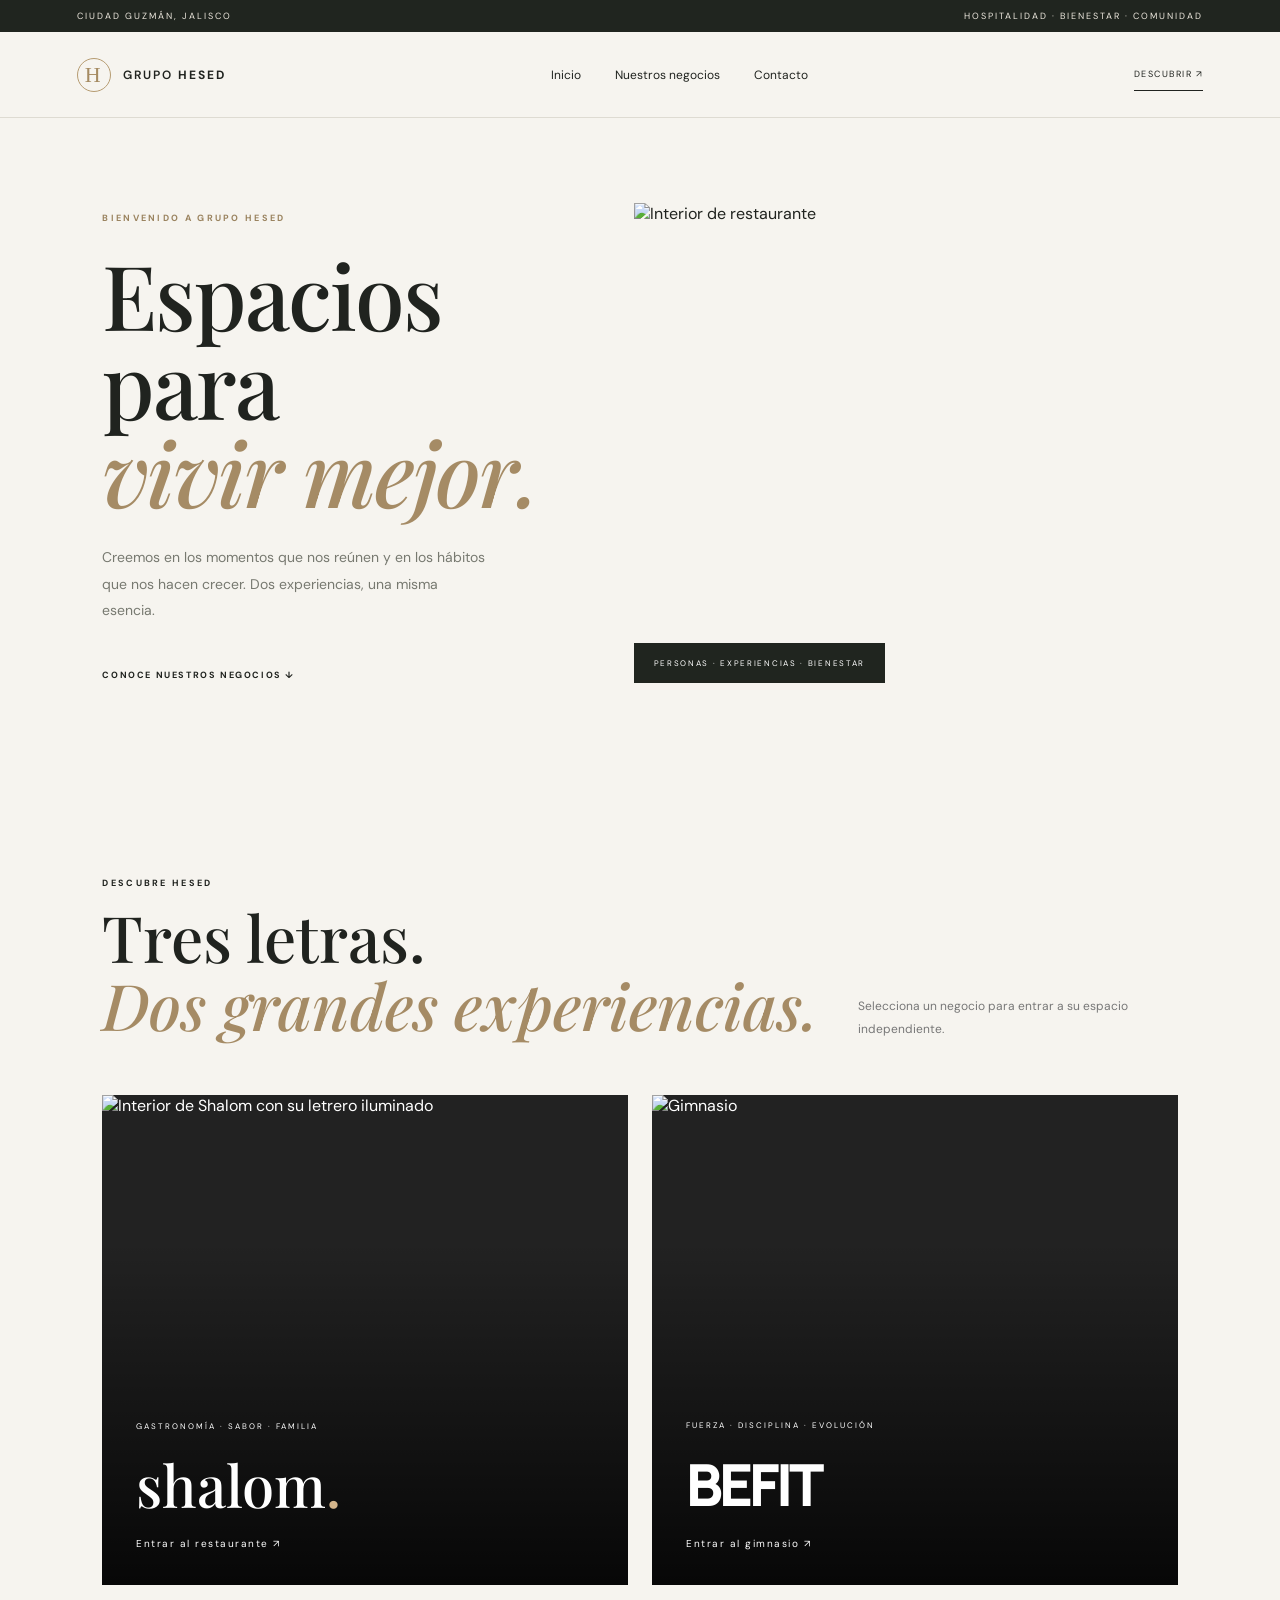
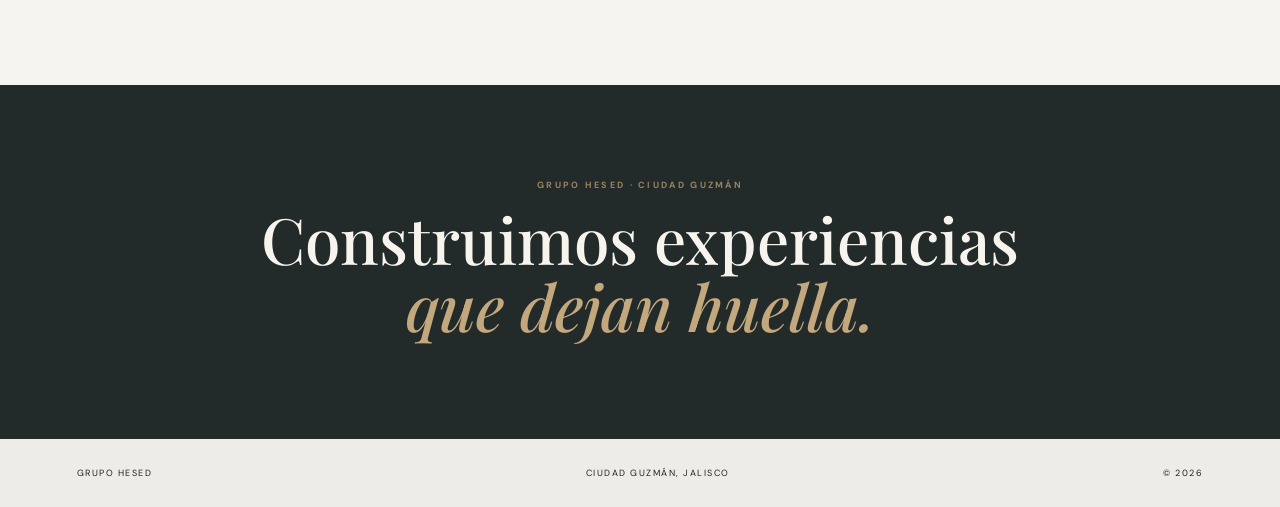
==== commit e4fbae37: "Use Shalom's real photos and update brunch presentation" ====
--- a/index.html
+++ b/index.html
@@ -1,5 +1,5 @@
 <!doctype html>
-<html lang="es"><head><meta charset="utf-8"><meta name="viewport" content="width=device-width,initial-scale=1"><meta name="theme-color" content="#f4f1eb"><meta name="description" content="Grupo HESED: Shalom y BEFIT en Ciudad Guzmán."><title>Grupo HESED</title><link rel="preconnect" href="https://fonts.googleapis.com"><link rel="preconnect" href="https://fonts.gstatic.com" crossorigin><link href="https://fonts.googleapis.com/css2?family=DM+Sans:wght@400;500;600;700&family=Manrope:wght@400;500;600;700;800&family=Playfair+Display:wght@500;600;700&display=swap" rel="stylesheet"><link rel="stylesheet" href="styles.css?v=20261031-3"></head>
+<html lang="es"><head><meta charset="utf-8"><meta name="viewport" content="width=device-width,initial-scale=1"><meta name="theme-color" content="#f4f1eb"><meta name="description" content="Shalom — Sabor y Paz. Restaurante de brunch en Ciudad Guzmán, Jalisco. Visítanos viernes y sábado de 8:00 a. m. a 2:00 p. m."><title>Grupo HESED | Shalom · Sabor y Paz</title><script type="application/ld+json">{"@context":"https://schema.org","@type":"Restaurant","name":"Shalom — Sabor y Paz","telephone":"+52 1 341 107 6050","address":{"@type":"PostalAddress","streetAddress":"Av. Calzada Madero y Carranza 498","addressLocality":"Ciudad Guzmán","addressRegion":"Jalisco","postalCode":"49000","addressCountry":"MX"},"openingHoursSpecification":[{"@type":"OpeningHoursSpecification","dayOfWeek":["Friday","Saturday"],"opens":"08:00","closes":"14:00"}]}</script><link rel="preconnect" href="https://fonts.googleapis.com"><link rel="preconnect" href="https://fonts.gstatic.com" crossorigin><link href="https://fonts.googleapis.com/css2?family=DM+Sans:wght@400;500;600;700&family=Manrope:wght@400;500;600;700;800&family=Playfair+Display:wght@500;600;700&display=swap" rel="stylesheet"><link rel="stylesheet" href="styles.css?v=20261113-2"></head>
 <body class="view-hesed">
 <div id="hesed-view" class="experience">
 <div class="announcement"><span>CIUDAD GUZMÁN, JALISCO</span><span>HOSPITALIDAD · BIENESTAR · COMUNIDAD</span></div>
@@ -7,19 +7,31 @@
 <main>
 <section class="hero"><div class="hero-copy"><p class="eyebrow">BIENVENIDO A GRUPO HESED</p><h1>Espacios para<br><em>vivir mejor.</em></h1><p class="lede">Creemos en los momentos que nos reúnen y en los hábitos que nos hacen crecer. Dos experiencias, una misma esencia.</p><a class="text-link" href="#negocios">CONOCE NUESTROS NEGOCIOS ↓</a></div><div class="hero-image"><img src="https://images.unsplash.com/photo-1517248135467-4c7edcad34c4?auto=format&fit=crop&w=1400&q=85" alt="Interior de restaurante"><span>PERSONAS · EXPERIENCIAS · BIENESTAR</span></div></section>
 <section class="business-section" id="negocios"><div class="section-heading"><div><p class="eyebrow">DESCUBRE HESED</p><h2>Tres letras.<br><em>Dos grandes experiencias.</em></h2></div><p>Selecciona un negocio para entrar a su espacio independiente.</p></div><div class="business-grid">
-<button class="business-card shalom-card" data-enter="shalom"><img src="https://images.unsplash.com/photo-1555396273-367ea4eb4db5?auto=format&fit=crop&w=1200&q=85" alt="Restaurante"><span class="card-content"><small>GASTRONOMÍA · SABOR · FAMILIA</small><strong>shalom<span>.</span></strong><span>Entrar al restaurante ↗</span></span></button>
+<button class="business-card shalom-card" data-enter="shalom"><img src="assets/shalom/shalom-interior.webp" onerror="this.onerror=null;this.src='https://images.unsplash.com/photo-1555396273-367ea4eb4db5?auto=format&amp;fit=crop&amp;w=1200&amp;q=85'" alt="Interior de Shalom con su letrero iluminado"><span class="card-content"><small>GASTRONOMÍA · SABOR · FAMILIA</small><strong>shalom<span>.</span></strong><span>Entrar al restaurante ↗</span></span></button>
 <button class="business-card befit-card" data-enter="befit"><img src="https://images.unsplash.com/photo-1534438327276-14e5300c3a48?auto=format&fit=crop&w=1200&q=85" alt="Gimnasio"><span class="card-content"><small>FUERZA · DISCIPLINA · EVOLUCIÓN</small><strong>BEFIT</strong><span>Entrar al gimnasio ↗</span></span></button>
 </div></section>
 <section class="hesed-contact" id="contacto-h"><p class="eyebrow">GRUPO HESED · CIUDAD GUZMÁN</p><h2>Construimos experiencias<br><em>que dejan huella.</em></h2></section>
 </main><footer><span>GRUPO HESED</span><span>CIUDAD GUZMÁN, JALISCO</span><span>© <span class="year"></span></span></footer></div>
 
 <div id="shalom-view" class="experience" hidden>
-<header class="brand-header shalom-header"><a class="brand-logo" href="#inicio" data-home="hesed">shalom<span>.</span><small>SABOR Y PAZ</small></a><nav><a href="#shalom-inicio">Inicio</a><a href="#menu">Menú</a><a href="#galeria">Galería</a><a href="#reserva">Reservaciones</a></nav><a class="brand-return" href="#inicio" data-home="hesed">← GRUPO HESED</a></header>
-<main id="shalom-inicio"><section class="brand-hero shalom-hero"><div><p class="eyebrow">SHALOM · SABOR Y PAZ</p><h1>Los mejores momentos<br>se sirven en <em>la mesa.</em></h1><p>Sabores que reúnen, momentos que se quedan. Un lugar para disfrutar en familia.</p><a class="solid-button" href="#menu">CONOCE NUESTRO MENÚ ↓</a></div><img src="https://images.unsplash.com/photo-1498837167922-ddd27525d352?auto=format&fit=crop&w=1400&q=85" alt="Mesa con alimentos"></section>
+<header class="brand-header shalom-header"><a class="brand-logo" href="#inicio" data-home="hesed">shalom<span>.</span><small>SABOR Y PAZ</small></a><nav><a href="#shalom-inicio">Inicio</a><a href="#menu">Menú</a><a href="#galeria">Galería</a><a href="#reserva">Reservaciones</a><a href="#visitanos">Ubicación</a></nav><a class="brand-return" href="#inicio" data-home="hesed">← GRUPO HESED</a></header>
+<main id="shalom-inicio"><section class="brand-hero shalom-hero"><div><p class="eyebrow">SHALOM · SABOR Y PAZ</p><h1>Los mejores momentos<br>se sirven en <em>la mesa.</em></h1><p>Un espacio para disfrutar del brunch, compartir la mesa y hacer una pausa. Te esperamos viernes y sábado, de 8:00 a. m. a 2:00 p. m.</p><a class="solid-button" href="#menu">CONOCE NUESTRO MENÚ ↓</a></div><img src="assets/shalom/shalom-interior.webp" onerror="this.onerror=null;this.src='https://images.unsplash.com/photo-1498837167922-ddd27525d352?auto=format&amp;fit=crop&amp;w=1400&amp;q=85'" alt="Interior de Shalom con su letrero iluminado"></section>
 <div class="brand-ribbon">SHALOM · UN ESPACIO PARA DISFRUTAR SIN PRISA · CIUDAD GUZMÁN</div>
-<section class="content-section" id="menu"><div class="section-heading"><div><p class="eyebrow">HECHO PARA DISFRUTARSE</p><h2>Un menú para <em>cada antojo.</em></h2></div><p>Descubre nuestros sabores y consulta disponibilidad directamente con nuestro equipo.</p></div><div class="food-grid"><article><img src="https://images.unsplash.com/photo-1525351484163-7529414344d8?auto=format&fit=crop&w=900&q=85" alt="Chilaquiles"><h3>Chilaquiles</h3><p>Una opción llena de sabor para comenzar el día.</p></article><article><img src="https://images.unsplash.com/photo-1484723091739-30a097e8f929?auto=format&fit=crop&w=900&q=85" alt="Pan francés"><h3>Pan francés</h3><p>Un clásico dulce para disfrutar y compartir.</p></article><article><img src="https://images.unsplash.com/photo-1490645935967-10de6ba17061?auto=format&fit=crop&w=900&q=85" alt="Platillo fresco"><h3>Especialidades</h3><p>Conoce las opciones disponibles en nuestro menú.</p></article></div><small class="fine-print">Fotografías ilustrativas. Platillos y precios sujetos al menú vigente.</small></section>
-<section class="content-section gallery" id="galeria"><div class="section-heading"><div><p class="eyebrow">UN VISTAZO A SHALOM</p><h2>Momentos que <em>se comparten.</em></h2></div><p>Un ambiente pensado para reunirse, conversar y disfrutar.</p></div><div class="gallery-grid"><img src="https://images.unsplash.com/photo-1414235077428-338989a2e8c0?auto=format&fit=crop&w=1100&q=85" alt="Comida servida"><img src="https://images.unsplash.com/photo-1559339352-11d035aa65de?auto=format&fit=crop&w=900&q=85" alt="Restaurante"><img src="https://images.unsplash.com/photo-1490645935967-10de6ba17061?auto=format&fit=crop&w=900&q=85" alt="Comida"></div></section>
-<section class="brand-cta shalom-cta" id="reserva"><div><p class="eyebrow">SHALOM · TU MESA TE ESPERA</p><h2>Hagamos espacio<br>para un buen momento.</h2><p>Cuéntanos cuándo te gustaría visitarnos. Te atenderemos directamente por WhatsApp.</p></div><a class="light-button" data-wa="shalom" href="#">RESERVAR POR WHATSAPP ↗</a></section></main>
+<section class="content-section" id="menu"><div class="section-heading"><div><p class="eyebrow">HECHO PARA DISFRUTARSE</p><h2>Una muestra de <em>nuestros sabores.</em></h2></div><p>Conoce algunas de las opciones que se sirven en Shalom. Para consultar el menú y los precios vigentes, escríbenos por WhatsApp.</p></div><div class="food-grid"><article><img src="assets/shalom/shalom-breakfast.webp" onerror="this.onerror=null;this.src='https://images.unsplash.com/photo-1525351484163-7529414344d8?auto=format&amp;fit=crop&amp;w=900&amp;q=85'" alt="Desayuno servido en Shalom"><h3>Desayunos</h3><p>Una muestra de las opciones para comenzar el día en Shalom.</p></article><article><img src="assets/shalom/shalom-omelette.webp" onerror="this.onerror=null;this.src='https://images.unsplash.com/photo-1484723091739-30a097e8f929?auto=format&amp;fit=crop&amp;w=900&amp;q=85'" alt="Platillo servido con ensalada en Shalom"><h3>Platillos</h3><p>Conoce algunas preparaciones que se disfrutan en nuestra mesa.</p></article><article><img src="assets/shalom/shalom-platillo.webp" onerror="this.onerror=null;this.src='https://images.unsplash.com/photo-1490645935967-10de6ba17061?auto=format&amp;fit=crop&amp;w=900&amp;q=85'" alt="Platillo preparado y servido en Shalom"><h3>Más opciones</h3><p>Pregunta por la disponibilidad y el menú del día.</p></article></div><small class="fine-print">Fotografías reales de Shalom. Menú y precios disponibles por WhatsApp.</small></section>
+<section class="content-section gallery" id="galeria"><div class="section-heading"><div><p class="eyebrow">UN VISTAZO A SHALOM</p><h2>Momentos que <em>se comparten.</em></h2></div><p>Un ambiente pensado para reunirse, conversar y disfrutar.</p></div><div class="gallery-grid"><img src="assets/shalom/shalom-terrace.webp" onerror="this.onerror=null;this.src='https://images.unsplash.com/photo-1414235077428-338989a2e8c0?auto=format&amp;fit=crop&amp;w=1100&amp;q=85'" alt="Terraza de Shalom"><img src="assets/shalom/shalom-table.webp" onerror="this.onerror=null;this.src='https://images.unsplash.com/photo-1559339352-11d035aa65de?auto=format&amp;fit=crop&amp;w=900&amp;q=85'" alt="Mesa preparada en Shalom"><img src="assets/shalom/shalom-bebida.webp" onerror="this.onerror=null;this.src='https://images.unsplash.com/photo-1490645935967-10de6ba17061?auto=format&amp;fit=crop&amp;w=900&amp;q=85'" alt="Bebida servida en Shalom"></div></section>
+<section class="visit-section" id="visitanos">
+  <div class="section-heading"><div><p class="eyebrow">VEN A CONOCERNOS</p><h2>Una mesa te espera <em>en Shalom.</em></h2></div><p>Estamos en Ciudad Guzmán. Planea tu visita o consulta cómo llegar.</p></div>
+  <div class="visit-grid">
+    <div class="visit-details">
+      <div class="visit-detail"><span>HORARIO DE ATENCIÓN</span><strong>Viernes y sábado</strong><p>8:00 a. m. — 2:00 p. m.</p></div>
+      <div class="visit-detail"><span>ENCUÉNTRANOS EN</span><strong>Av. Calzada Madero y Carranza 498</strong><p>Ciudad Guzmán, Jalisco, 49000, México</p></div>
+      <div class="visit-detail"><span>RESERVACIONES Y PEDIDOS</span><strong>+52 1 341 107 6050</strong><p>Atención directa por WhatsApp.</p></div>
+      <a class="map-link" href="https://www.google.com/maps/search/?api=1&amp;query=Av.%20Calzada%20Madero%20y%20Carranza%20498%2C%20Ciudad%20Guzm%C3%A1n%2C%20Jalisco%2C%2049000%2C%20M%C3%A9xico" target="_blank" rel="noopener noreferrer">CÓMO LLEGAR ↗</a>
+    </div>
+    <div class="visit-map"><iframe title="Ubicación de Shalom en Ciudad Guzmán" loading="lazy" referrerpolicy="no-referrer-when-downgrade" src="https://www.google.com/maps?q=Av.%20Calzada%20Madero%20y%20Carranza%20498%2C%20Ciudad%20Guzm%C3%A1n%2C%20Jalisco%2C%2049000%2C%20M%C3%A9xico&output=embed" allowfullscreen></iframe></div>
+  </div>
+</section>
+<section class="brand-cta shalom-cta" id="reserva"><div><p class="eyebrow">SHALOM · TU MESA TE ESPERA</p><h2>Hagamos espacio<br>para un buen momento.</h2><p>Cuéntanos cuándo te gustaría visitarnos. Te atenderemos directamente por WhatsApp.</p></div><div class="cta-actions"><a class="light-button" data-wa="shalom" data-message="Hola, quiero reservar una mesa en Shalom.\nFecha: \nHora: \nPersonas: " href="#">RESERVAR POR WHATSAPP ↗</a><a class="light-button light-button-outline" data-wa="shalom" data-message="Hola, quiero hacer un pedido a domicilio en Shalom. ¿Me comparten el menú y la disponibilidad?" href="#">PEDIR A DOMICILIO ↗</a></div></section></main>
 <footer><span class="brand-logo">shalom<span>.</span></span><a href="#inicio" data-home="hesed">← VOLVER A GRUPO HESED</a><span>© <span class="year"></span></span></footer></div>
 
 <div id="befit-view" class="experience" hidden>
@@ -31,4 +43,4 @@
 <section class="content-section schedule" id="horarios"><p class="eyebrow">ORGANIZA TU RUTINA</p><h2>Haz tiempo <em>para ti.</em></h2><p>Consulta los horarios de cada sede, clases y disponibilidad de instructores.</p><a data-wa="befit" href="#">CONSULTAR HORARIOS POR WHATSAPP ↗</a></section>
 <section class="brand-cta befit-cta"><div><p class="eyebrow">ESTAMOS PARA AYUDARTE</p><h2>¿Listo para empezar?</h2><p>Escríbenos. Resolvemos tus dudas sobre sedes, membresías y entrenamiento.</p></div><a class="light-button" data-wa="befit" href="#">HABLAR CON BEFIT ↗</a></section></main>
 <footer><span class="brand-logo">BEFIT</span><a href="#inicio" data-home="hesed">← VOLVER A GRUPO HESED</a><span>© <span class="year"></span></span></footer></div>
-<div id="transition-screen" aria-hidden="true"><span class="transition-label"></span><strong></strong></div><script src="script.js?v=20261031-4"></script></body></html>+<div id="transition-screen" aria-hidden="true"><span class="transition-label"></span><strong></strong></div><script src="script.js?v=20261113-1"></script></body></html>
--- a/styles.css
+++ b/styles.css
@@ -1 +1,20 @@
-:root{font-family:'DM Sans',sans-serif;color:#20231f;background:#f6f4ef;font-synthesis:none}*{box-sizing:border-box}html{scroll-behavior:smooth}body{margin:0}a{color:inherit;text-decoration:none}button{font:inherit}img{display:block;width:100%;height:100%;object-fit:cover}[hidden]{display:none!important}.experience{min-height:100vh;animation:enter .55s ease both}.announcement{height:32px;padding:0 6%;display:flex;justify-content:space-between;align-items:center;background:#20251f;color:#eee9df;font-size:9px;letter-spacing:2px}.site-header,.brand-header{height:86px;padding:0 6%;display:flex;align-items:center;justify-content:space-between}.hesed-header{background:#f6f4ef;border-bottom:1px solid #dedbd2}.wordmark,.brand-logo{display:flex;align-items:center;gap:12px;font-size:12px;letter-spacing:2px;font-weight:600}.mark{display:grid;place-items:center;width:34px;height:34px;border:1px solid #b69c72;border-radius:50%;font:22px Georgia;color:#a58b62}.site-header nav,.brand-header nav{display:flex;gap:34px;font-size:12px}.header-link,.brand-return{font-size:9px;letter-spacing:1.5px;border-bottom:1px solid;padding:10px 0}.hero{min-height:650px;padding:80px 8%;display:grid;grid-template-columns:.9fr 1.1fr;gap:8%;align-items:center}.eyebrow{font-size:9px;letter-spacing:2.3px;font-weight:700}.hero .eyebrow,.hesed-contact .eyebrow{color:#9a835f}.hero h1,.brand-hero h1{font:500 clamp(58px,7vw,94px)/.99 'Playfair Display',serif;letter-spacing:-2px;margin:26px 0}.hero h1 em,.section-heading h2 em,.hesed-contact h2 em{color:#a58b65}.lede{max-width:390px;color:#777970;font-size:14px;line-height:1.9;margin:28px 0 38px}.text-link{font-size:9px;letter-spacing:1.6px;font-weight:700}.hero-image{height:480px;position:relative}.hero-image span{position:absolute;bottom:0;left:0;background:#20251f;color:#fff;padding:15px 20px;font-size:8px;letter-spacing:1.7px}.business-section,.content-section{padding:100px 8%}.section-heading{display:flex;align-items:end;justify-content:space-between;gap:30px;margin-bottom:42px}.section-heading h2,.hesed-contact h2,.content-section h2,.brand-cta h2{font:500 clamp(42px,5vw,65px)/1.06 'Playfair Display',serif;margin:14px 0}.section-heading>p{max-width:320px;color:#777;font-size:12px;line-height:1.9}.business-grid{display:grid;grid-template-columns:1fr 1fr;gap:24px}.business-card{padding:0;border:0;text-align:left;position:relative;height:490px;overflow:hidden;cursor:pointer;color:white;background:#222}.business-card:after{content:"";position:absolute;inset:0;background:linear-gradient(0deg,rgba(0,0,0,.8),transparent 70%)}.business-card img{transition:transform .8s}.business-card:hover img{transform:scale(1.05)}.card-content{position:absolute;z-index:1;bottom:35px;left:34px;right:30px;display:grid;gap:14px}.card-content small{font-size:8px;letter-spacing:2px}.card-content strong{font:500 58px 'Playfair Display'}.shalom-card .card-content strong span{color:#d4b58b}.befit-card .card-content strong{font:800 58px Manrope;letter-spacing:-4px}.card-content>span{font-size:10px;letter-spacing:1.5px}.hesed-contact{padding:85px 8%;background:#222a2a;color:#f7f4ed;text-align:center}.hesed-contact h2 em{color:#c3a77d}footer{padding:28px 6%;display:flex;justify-content:space-between;align-items:center;font-size:9px;letter-spacing:1.5px;background:#eeece6}.brand-header{position:sticky;top:0;z-index:20}.shalom-header{background:#28251f;color:#f8f0e5;border-bottom:1px solid #ffffff18}.shalom-header .brand-logo{font:500 35px 'Playfair Display';letter-spacing:-2px;display:block}.brand-logo span{color:#c6a77d}.brand-logo small{display:block;text-align:center;font:7px 'DM Sans';letter-spacing:4px;margin-top:-2px}.shalom-header nav{color:#e7dccd}.shalom-header .brand-return{border-color:#c6a77d}.brand-hero{min-height:calc(100vh - 86px);padding:7vh 7%;display:grid;grid-template-columns:.9fr 1.1fr;gap:7%;align-items:center}.shalom-hero{background:linear-gradient(120deg,#e7d9c6,#f6f0e7 55%,#e8ddce);color:#2b261f}.shalom-hero .eyebrow{color:#98784f}.brand-hero h1{font-size:clamp(58px,6.6vw,90px)}.shalom-hero h1 em{color:#a17d54}.brand-hero>div>p:not(.eyebrow){max-width:410px;color:#655b50;line-height:1.9;font-size:14px;margin:26px 0 34px}.brand-hero>img{height:min(67vh,650px);box-shadow:18px 18px 0 #bda27e}.solid-button,.light-button{display:inline-block;padding:18px 23px;background:#29251f;color:white;font-size:9px;letter-spacing:1.5px}.brand-ribbon{padding:24px 7%;background:#d8c7b1;text-align:center;font-size:9px;letter-spacing:2px;color:#504638}.content-section{background:#f4eee5;color:#29251f}.content-section .eyebrow{color:#98784f}.food-grid,.location-grid{display:grid;grid-template-columns:repeat(3,1fr);gap:22px}.food-grid article{background:#e8dfd2;padding-bottom:22px}.food-grid img{height:230px}.food-grid h3,.food-grid p{margin:15px 18px}.food-grid h3,.location-grid h3{font:500 27px 'Playfair Display'}.food-grid p,.location-grid p{font-size:12px;line-height:1.8;color:#746b60}.fine-print{display:block;margin-top:22px;color:#81786d;font-size:9px}.gallery{background:#eee5d9}.gallery-grid{height:340px;display:grid;grid-template-columns:1.3fr 1fr 1fr;gap:14px}.gallery-grid img:nth-child(2){margin-top:28px;height:312px}.gallery-grid img:nth-child(3){margin-top:56px;height:284px}.brand-cta{padding:85px 8%;display:flex;align-items:center;justify-content:space-between;gap:30px}.shalom-cta{background:#28251f;color:#f7f0e6}.brand-cta p:not(.eyebrow){max-width:440px;color:#c9c0b3;font-size:13px;line-height:1.8}.brand-cta h2{font-size:55px}.light-button{background:#f2e8d9;color:#29251f}.shalom-view footer{background:#e8dfd2}.befit-header{background:#0d1b2a;color:#f0f5fa;border-bottom:1px solid #ffffff1c}.befit-header .brand-logo{font:800 30px Manrope;letter-spacing:-2px;display:block}.befit-header .brand-logo small{font:7px 'DM Sans';letter-spacing:3px;text-align:center}.befit-header nav{color:#d2deea}.befit-header .brand-return{border-color:#9fc4e8}.befit-hero{background:radial-gradient(circle at 75% 20%,#34516d,#172c42 42%,#0b1827 80%);color:#f4f7fb}.befit-hero .eyebrow{color:#9fc4e8}.befit-hero h1 em{color:#9fc4e8}.befit-hero>div>p:not(.eyebrow){color:#c4d1df}.befit-hero>img{box-shadow:18px 18px 0 #8baecc;filter:saturate(.75)}.befit-hero .solid-button{background:#a9c7e1;color:#102238}.befit-stats{display:flex;justify-content:space-around;padding:32px 8%;background:#14283d;color:#eaf2f9}.befit-stats div{display:grid;text-align:center;gap:6px}.befit-stats strong{font:500 38px Manrope}.befit-stats span{font-size:8px;letter-spacing:2px;color:#a9c4dc}.befit-view .content-section{background:#eaf0f5;color:#17283a}.befit-view .content-section .eyebrow{color:#6388aa}.location-grid{grid-template-columns:1fr 1fr}.location-grid article{background:#f8fafc;box-shadow:0 12px 35px #10223812}.location-grid article>img{height:260px}.location-grid article>div{padding:22px}.location-grid small{font-size:8px;letter-spacing:2px;color:#6388aa}.location-grid h3{margin:10px 0}.location-grid a,.schedule a{font-size:9px;letter-spacing:1.4px;color:#426b91}.plans{background:#14283d!important;color:#f4f7fb!important}.plans h2 em{color:#9fc4e8}.plans>p:not(.eyebrow),.schedule>p{max-width:500px;line-height:1.9;color:#c4d1df;font-size:13px;margin:25px 0}.plans .solid-button{background:#a9c7e1;color:#102238}.schedule{background:#dce6ef!important}.schedule h2 em{color:#6388aa}.schedule>p{color:#536477}.befit-cta{background:#0d1b2a;color:#f4f7fb}.befit-cta .eyebrow{color:#9fc4e8}.befit-cta .light-button{background:#a9c7e1;color:#102238}.befit-view footer{background:#dce6ef;color:#17283a}#transition-screen{position:fixed;inset:0;z-index:100;background:#171d22;color:white;display:grid;place-content:center;text-align:center;opacity:0;visibility:hidden;transition:.35s}#transition-screen.active{opacity:1;visibility:visible}#transition-screen span{font-size:9px;letter-spacing:4px;margin-bottom:20px}#transition-screen strong{font:500 clamp(60px,12vw,130px) 'Playfair Display'}@keyframes enter{from{opacity:0;transform:translateY(12px)}to{opacity:1;transform:none}}@media(max-width:800px){.site-header nav,.brand-header nav{gap:12px;font-size:10px}.site-header,.brand-header{padding:0 5%;height:74px}.hero,.brand-hero{grid-template-columns:1fr;padding:55px 7%;gap:35px}.hero{min-height:auto}.hero-image{height:340px}.business-section,.content-section{padding:65px 7%}.business-grid{grid-template-columns:1fr}.business-card{height:390px}.section-heading{display:block}.section-heading>p{margin-top:20px}.brand-hero>img{height:360px}.food-grid{grid-template-columns:1fr}.gallery-grid{height:250px}.location-grid{grid-template-columns:1fr}.brand-cta{display:block;padding:65px 7%}.brand-cta .light-button{margin-top:20px}.announcement{font-size:7px;letter-spacing:1px}footer{gap:12px;flex-wrap:wrap}.brand-header nav{gap:10px}.brand-return{font-size:7px}.shalom-header .brand-logo{font-size:27px}.befit-header .brand-logo{font-size:24px}}@media(max-width:520px){.site-header nav{display:none}.brand-header nav{gap:8px;font-size:9px}.brand-return{display:none}.business-card{height:330px}.card-content{left:22px}.gallery-grid{gap:7px;height:190px}.gallery-grid img:nth-child(2){height:170px;margin-top:20px}.gallery-grid img:nth-child(3){height:150px;margin-top:40px}.befit-stats{padding:25px 3%}.befit-stats strong{font-size:28px}.befit-stats span{font-size:7px}.announcement span:last-child{display:none}}@media(prefers-reduced-motion:reduce){*,*:before,*:after{scroll-behavior:auto!important;transition:none!important;animation:none!important}}+:root{font-family:'DM Sans',sans-serif;color:#20231f;background:#f6f4ef;font-synthesis:none}*{box-sizing:border-box}html{scroll-behavior:smooth}body{margin:0}a{color:inherit;text-decoration:none}button{font:inherit}img{display:block;width:100%;height:100%;object-fit:cover}[hidden]{display:none!important}.experience{min-height:100vh;animation:enter .55s ease both}.announcement{height:32px;padding:0 6%;display:flex;justify-content:space-between;align-items:center;background:#20251f;color:#eee9df;font-size:9px;letter-spacing:2px}.site-header,.brand-header{height:86px;padding:0 6%;display:flex;align-items:center;justify-content:space-between}.hesed-header{background:#f6f4ef;border-bottom:1px solid #dedbd2}.wordmark,.brand-logo{display:flex;align-items:center;gap:12px;font-size:12px;letter-spacing:2px;font-weight:600}.mark{display:grid;place-items:center;width:34px;height:34px;border:1px solid #b69c72;border-radius:50%;font:22px Georgia;color:#a58b62}.site-header nav,.brand-header nav{display:flex;gap:34px;font-size:12px}.header-link,.brand-return{font-size:9px;letter-spacing:1.5px;border-bottom:1px solid;padding:10px 0}.hero{min-height:650px;padding:80px 8%;display:grid;grid-template-columns:.9fr 1.1fr;gap:8%;align-items:center}.eyebrow{font-size:9px;letter-spacing:2.3px;font-weight:700}.hero .eyebrow,.hesed-contact .eyebrow{color:#9a835f}.hero h1,.brand-hero h1{font:500 clamp(58px,7vw,94px)/.99 'Playfair Display',serif;letter-spacing:-2px;margin:26px 0}.hero h1 em,.section-heading h2 em,.hesed-contact h2 em{color:#a58b65}.lede{max-width:390px;color:#777970;font-size:14px;line-height:1.9;margin:28px 0 38px}.text-link{font-size:9px;letter-spacing:1.6px;font-weight:700}.hero-image{height:480px;position:relative}.hero-image span{position:absolute;bottom:0;left:0;background:#20251f;color:#fff;padding:15px 20px;font-size:8px;letter-spacing:1.7px}.business-section,.content-section{padding:100px 8%}.section-heading{display:flex;align-items:end;justify-content:space-between;gap:30px;margin-bottom:42px}.section-heading h2,.hesed-contact h2,.content-section h2,.brand-cta h2{font:500 clamp(42px,5vw,65px)/1.06 'Playfair Display',serif;margin:14px 0}.section-heading>p{max-width:320px;color:#777;font-size:12px;line-height:1.9}.business-grid{display:grid;grid-template-columns:1fr 1fr;gap:24px}.business-card{padding:0;border:0;text-align:left;position:relative;height:490px;overflow:hidden;cursor:pointer;color:white;background:#222}.business-card:after{content:"";position:absolute;inset:0;background:linear-gradient(0deg,rgba(0,0,0,.8),transparent 70%)}.business-card img{transition:transform .8s}.business-card:hover img{transform:scale(1.05)}.card-content{position:absolute;z-index:1;bottom:35px;left:34px;right:30px;display:grid;gap:14px}.card-content small{font-size:8px;letter-spacing:2px}.card-content strong{font:500 58px 'Playfair Display'}.shalom-card .card-content strong span{color:#d4b58b}.befit-card .card-content strong{font:800 58px Manrope;letter-spacing:-4px}.card-content>span{font-size:10px;letter-spacing:1.5px}.hesed-contact{padding:85px 8%;background:#222a2a;color:#f7f4ed;text-align:center}.hesed-contact h2 em{color:#c3a77d}footer{padding:28px 6%;display:flex;justify-content:space-between;align-items:center;font-size:9px;letter-spacing:1.5px;background:#eeece6}.brand-header{position:sticky;top:0;z-index:20}.shalom-header{background:#28251f;color:#f8f0e5;border-bottom:1px solid #ffffff18}.shalom-header .brand-logo{font:500 35px 'Playfair Display';letter-spacing:-2px;display:block}.brand-logo span{color:#c6a77d}.brand-logo small{display:block;text-align:center;font:7px 'DM Sans';letter-spacing:4px;margin-top:-2px}.shalom-header nav{color:#e7dccd}.shalom-header .brand-return{border-color:#c6a77d}.brand-hero{min-height:calc(100vh - 86px);padding:7vh 7%;display:grid;grid-template-columns:.9fr 1.1fr;gap:7%;align-items:center}.shalom-hero{background:linear-gradient(120deg,#e7d9c6,#f6f0e7 55%,#e8ddce);color:#2b261f}.shalom-hero .eyebrow{color:#98784f}.brand-hero h1{font-size:clamp(58px,6.6vw,90px)}.shalom-hero h1 em{color:#a17d54}.brand-hero>div>p:not(.eyebrow){max-width:410px;color:#655b50;line-height:1.9;font-size:14px;margin:26px 0 34px}.brand-hero>img{height:min(67vh,650px);box-shadow:18px 18px 0 #bda27e}.solid-button,.light-button{display:inline-block;padding:18px 23px;background:#29251f;color:white;font-size:9px;letter-spacing:1.5px}.brand-ribbon{padding:24px 7%;background:#d8c7b1;text-align:center;font-size:9px;letter-spacing:2px;color:#504638}.content-section{background:#f4eee5;color:#29251f}.content-section .eyebrow{color:#98784f}.food-grid,.location-grid{display:grid;grid-template-columns:repeat(3,1fr);gap:22px}.food-grid article{background:#e8dfd2;padding-bottom:22px}.food-grid img{height:230px}.food-grid h3,.food-grid p{margin:15px 18px}.food-grid h3,.location-grid h3{font:500 27px 'Playfair Display'}.food-grid p,.location-grid p{font-size:12px;line-height:1.8;color:#746b60}.fine-print{display:block;margin-top:22px;color:#81786d;font-size:9px}.gallery{background:#eee5d9}.gallery-grid{height:340px;display:grid;grid-template-columns:1.3fr 1fr 1fr;gap:14px}.gallery-grid img:nth-child(2){margin-top:28px;height:312px}.gallery-grid img:nth-child(3){margin-top:56px;height:284px}.brand-cta{padding:85px 8%;display:flex;align-items:center;justify-content:space-between;gap:30px}.shalom-cta{background:#28251f;color:#f7f0e6}.brand-cta p:not(.eyebrow){max-width:440px;color:#c9c0b3;font-size:13px;line-height:1.8}.brand-cta h2{font-size:55px}.light-button{background:#f2e8d9;color:#29251f}.shalom-view footer{background:#e8dfd2}.befit-header{background:#0d1b2a;color:#f0f5fa;border-bottom:1px solid #ffffff1c}.befit-header .brand-logo{font:800 30px Manrope;letter-spacing:-2px;display:block}.befit-header .brand-logo small{font:7px 'DM Sans';letter-spacing:3px;text-align:center}.befit-header nav{color:#d2deea}.befit-header .brand-return{border-color:#9fc4e8}.befit-hero{background:radial-gradient(circle at 75% 20%,#34516d,#172c42 42%,#0b1827 80%);color:#f4f7fb}.befit-hero .eyebrow{color:#9fc4e8}.befit-hero h1 em{color:#9fc4e8}.befit-hero>div>p:not(.eyebrow){color:#c4d1df}.befit-hero>img{box-shadow:18px 18px 0 #8baecc;filter:saturate(.75)}.befit-hero .solid-button{background:#a9c7e1;color:#102238}.befit-stats{display:flex;justify-content:space-around;padding:32px 8%;background:#14283d;color:#eaf2f9}.befit-stats div{display:grid;text-align:center;gap:6px}.befit-stats strong{font:500 38px Manrope}.befit-stats span{font-size:8px;letter-spacing:2px;color:#a9c4dc}.befit-view .content-section{background:#eaf0f5;color:#17283a}.befit-view .content-section .eyebrow{color:#6388aa}.location-grid{grid-template-columns:1fr 1fr}.location-grid article{background:#f8fafc;box-shadow:0 12px 35px #10223812}.location-grid article>img{height:260px}.location-grid article>div{padding:22px}.location-grid small{font-size:8px;letter-spacing:2px;color:#6388aa}.location-grid h3{margin:10px 0}.location-grid a,.schedule a{font-size:9px;letter-spacing:1.4px;color:#426b91}.plans{background:#14283d!important;color:#f4f7fb!important}.plans h2 em{color:#9fc4e8}.plans>p:not(.eyebrow),.schedule>p{max-width:500px;line-height:1.9;color:#c4d1df;font-size:13px;margin:25px 0}.plans .solid-button{background:#a9c7e1;color:#102238}.schedule{background:#dce6ef!important}.schedule h2 em{color:#6388aa}.schedule>p{color:#536477}.befit-cta{background:#0d1b2a;color:#f4f7fb}.befit-cta .eyebrow{color:#9fc4e8}.befit-cta .light-button{background:#a9c7e1;color:#102238}.befit-view footer{background:#dce6ef;color:#17283a}#transition-screen{position:fixed;inset:0;z-index:100;background:#171d22;color:white;display:grid;place-content:center;text-align:center;opacity:0;visibility:hidden;transition:.35s}#transition-screen.active{opacity:1;visibility:visible}#transition-screen span{font-size:9px;letter-spacing:4px;margin-bottom:20px}#transition-screen strong{font:500 clamp(60px,12vw,130px) 'Playfair Display'}@keyframes enter{from{opacity:0;transform:translateY(12px)}to{opacity:1;transform:none}}@media(max-width:800px){.site-header nav,.brand-header nav{gap:12px;font-size:10px}.site-header,.brand-header{padding:0 5%;height:74px}.hero,.brand-hero{grid-template-columns:1fr;padding:55px 7%;gap:35px}.hero{min-height:auto}.hero-image{height:340px}.business-section,.content-section{padding:65px 7%}.business-grid{grid-template-columns:1fr}.business-card{height:390px}.section-heading{display:block}.section-heading>p{margin-top:20px}.brand-hero>img{height:360px}.food-grid{grid-template-columns:1fr}.gallery-grid{height:250px}.location-grid{grid-template-columns:1fr}.brand-cta{display:block;padding:65px 7%}.brand-cta .light-button{margin-top:20px}.announcement{font-size:7px;letter-spacing:1px}footer{gap:12px;flex-wrap:wrap}.brand-header nav{gap:10px}.brand-return{font-size:7px}.shalom-header .brand-logo{font-size:27px}.befit-header .brand-logo{font-size:24px}}@media(max-width:520px){.site-header nav{display:none}.brand-header nav{gap:8px;font-size:9px}.brand-return{display:none}.business-card{height:330px}.card-content{left:22px}.gallery-grid{gap:7px;height:190px}.gallery-grid img:nth-child(2){height:170px;margin-top:20px}.gallery-grid img:nth-child(3){height:150px;margin-top:40px}.befit-stats{padding:25px 3%}.befit-stats strong{font-size:28px}.befit-stats span{font-size:7px}.announcement span:last-child{display:none}}@media(prefers-reduced-motion:reduce){*,*:before,*:after{scroll-behavior:auto!important;transition:none!important;animation:none!important}}
+/* Shalom: ubicación, horarios y contactos reales */
+.shalom-header nav{white-space:nowrap}
+.visit-section{padding:90px 8%;background:#f7f5ef;color:#29251f}
+.visit-section .section-heading{margin-bottom:34px}
+.visit-section .section-heading .eyebrow{color:#80684d}
+.visit-section .section-heading h2 em{color:#8c7559}
+.visit-grid{display:grid;grid-template-columns:.8fr 1.2fr;gap:28px;align-items:stretch}
+.visit-details{padding:34px;background:#eee8dd;border:1px solid #ded4c5;display:flex;flex-direction:column;align-items:flex-start;gap:25px}
+.visit-detail span{display:block;font-size:9px;letter-spacing:1.7px;color:#80684d;font-weight:700;margin-bottom:8px}
+.visit-detail strong{display:block;font:500 22px 'Playfair Display',serif}
+.visit-detail p{margin:5px 0 0;color:#6e675d;font-size:12px;line-height:1.7}
+.map-link{display:inline-flex;margin-top:auto;padding:14px 18px;background:#2e3a33;color:#f7f5ef;font-size:9px;letter-spacing:1.5px}
+.visit-map{min-height:390px;overflow:hidden;background:#e7e0d5}
+.visit-map iframe{display:block;width:100%;height:100%;min-height:390px;border:0;filter:grayscale(.15) sepia(.12)}
+.cta-actions{display:flex;flex-wrap:wrap;gap:12px}
+.light-button-outline{background:transparent;color:#f2e8d9;border:1px solid rgba(242,232,217,.65)}
+.contact-pending{opacity:.5;cursor:not-allowed;pointer-events:none}
+@media(max-width:800px){.visit-section{padding:65px 7%}.visit-grid{grid-template-columns:1fr}.visit-map,.visit-map iframe{min-height:300px}}
+@media(max-width:520px){.shalom-header nav{max-width:76%;overflow-x:auto;scrollbar-width:none}.shalom-header nav::-webkit-scrollbar{display:none}.visit-details{padding:25px}.cta-actions{display:grid}.cta-actions .light-button{text-align:center}}
